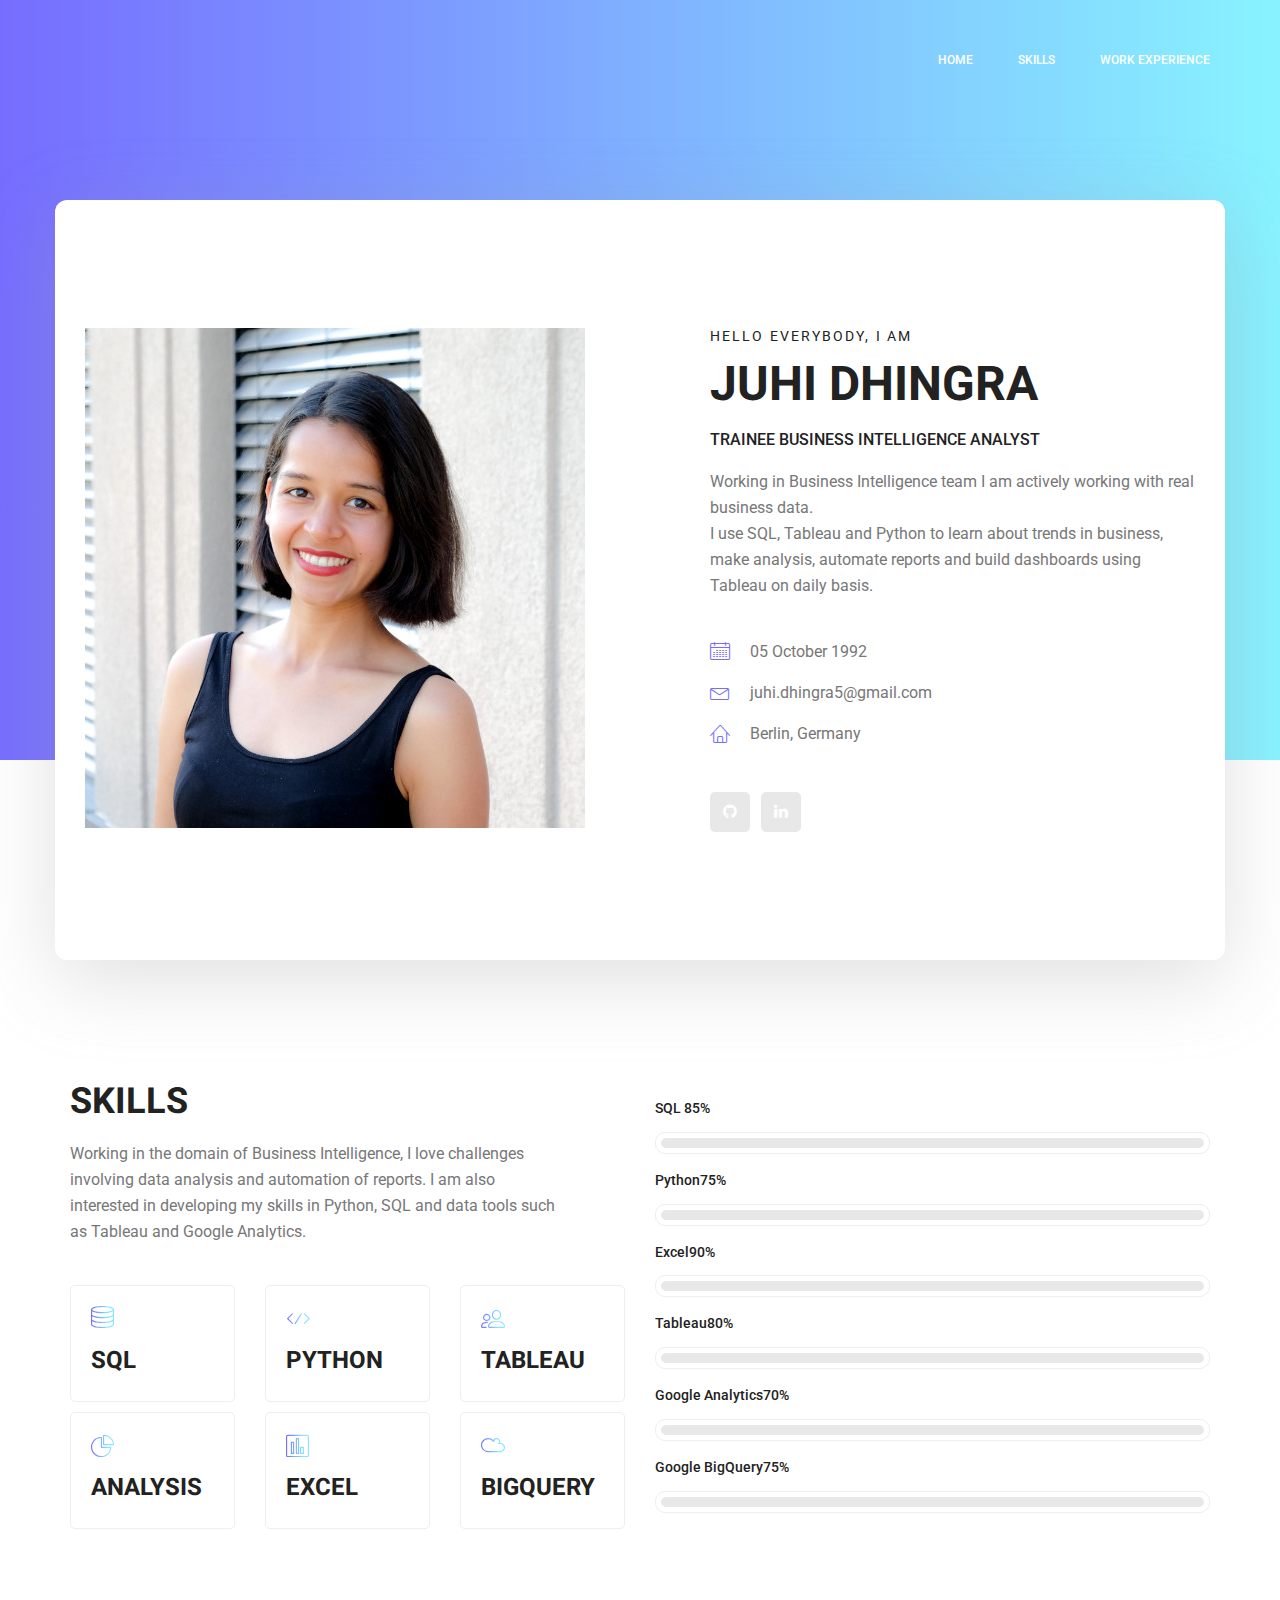
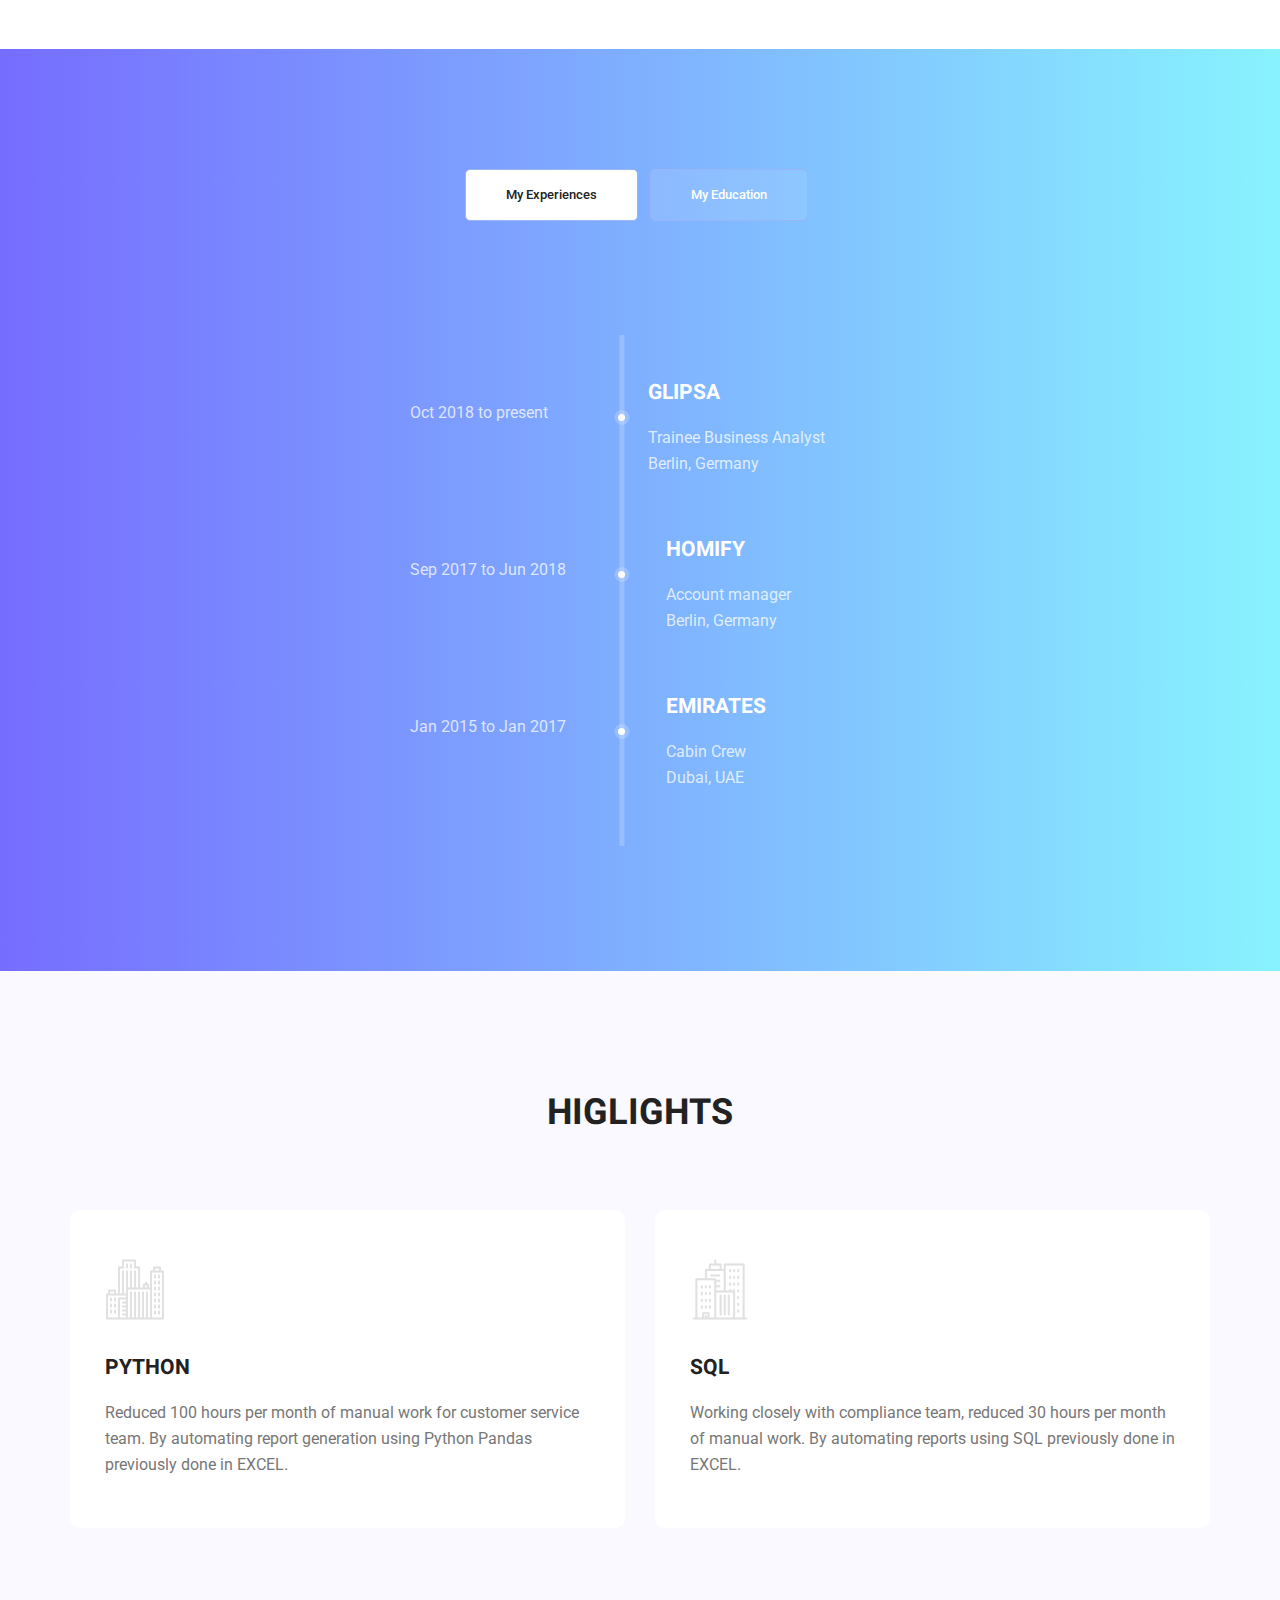
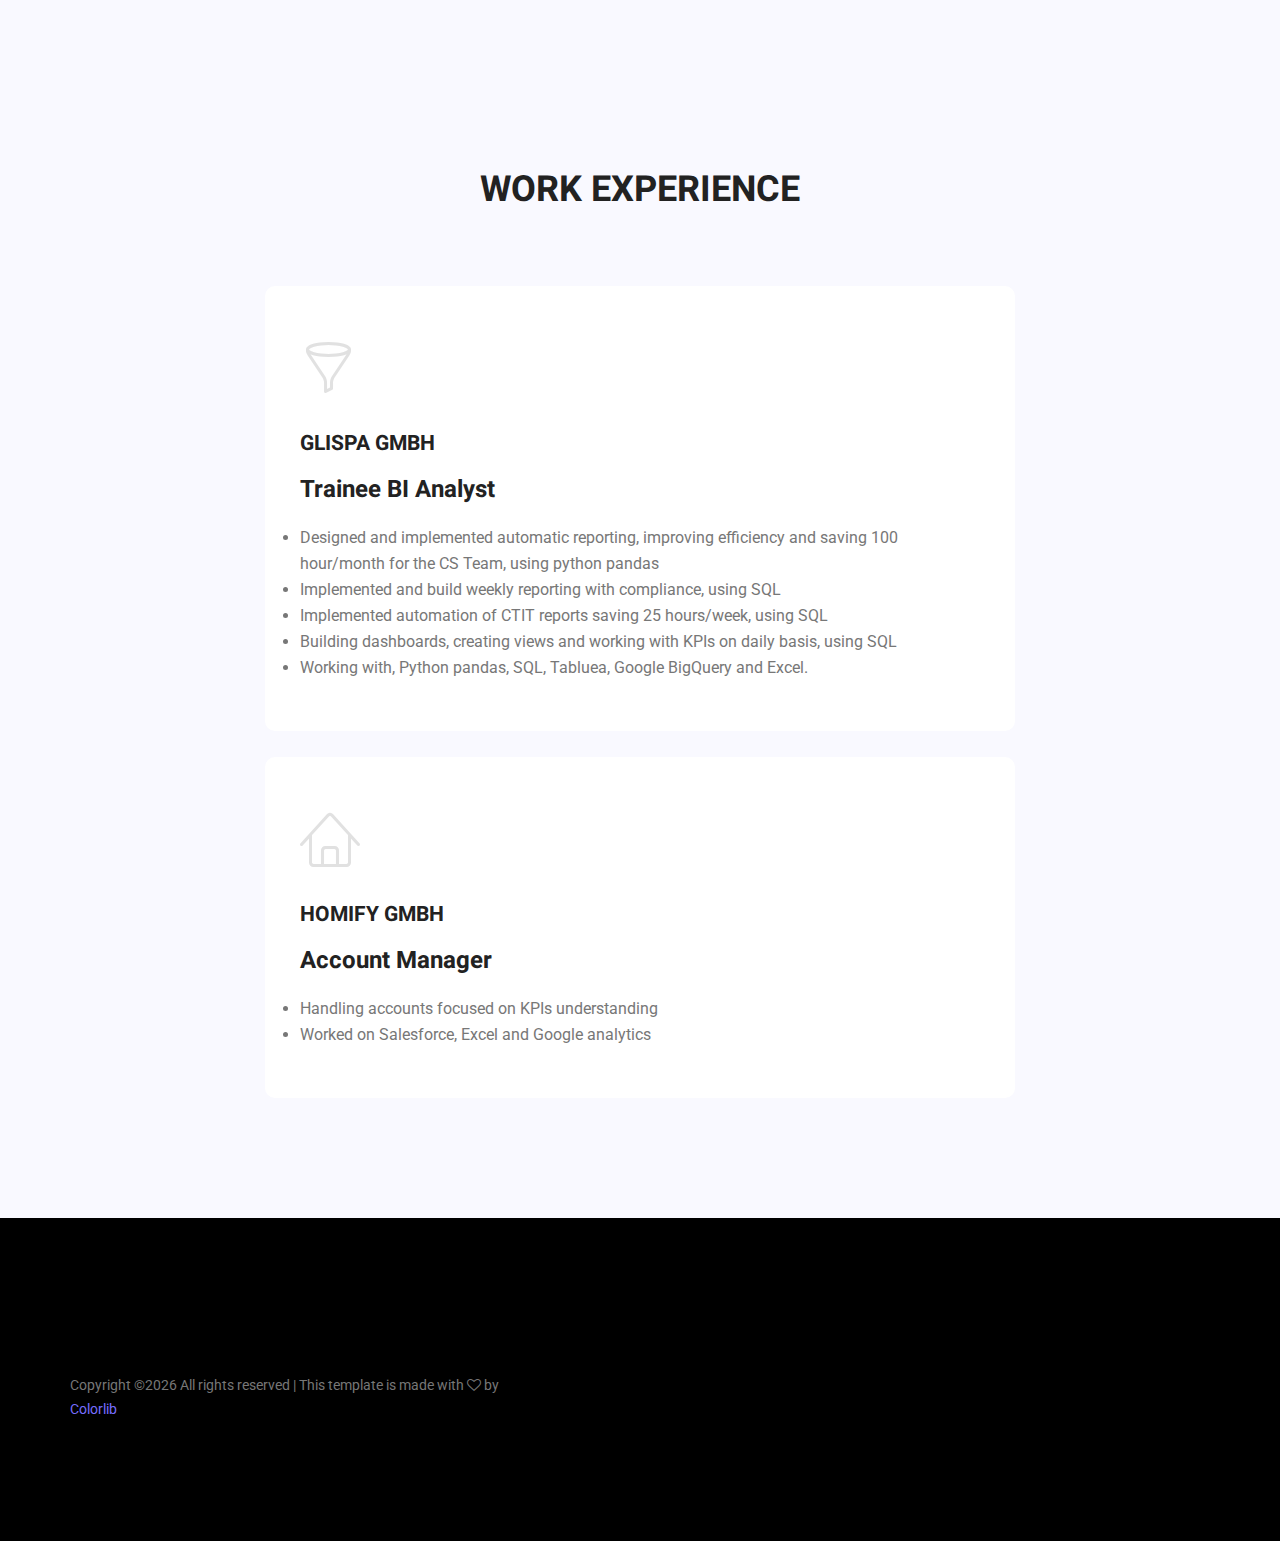
==== index.html @ 6c21e558 "Adding additional links to navigate." ====
<!doctype html>
<html lang="en">
    <head>
        <!-- Required meta tags -->
        <meta charset="utf-8">
        <meta name="viewport" content="width=device-width, initial-scale=1, shrink-to-fit=no">
        <link rel="icon" href="img/personal.jpeg" type="image/png">
        <title>Juhi Dhingra</title>
        <!-- Bootstrap CSS -->
        <link rel="stylesheet" href="css/bootstrap.css">
        <link rel="stylesheet" href="vendors/linericon/style.css">
        <link rel="stylesheet" href="css/font-awesome.min.css">
        <link rel="stylesheet" href="vendors/owl-carousel/owl.carousel.min.css">
        <link rel="stylesheet" href="vendors/lightbox/simpleLightbox.css">
        <link rel="stylesheet" href="vendors/nice-select/css/nice-select.css">
        <link rel="stylesheet" href="vendors/animate-css/animate.css">
        <link rel="stylesheet" href="vendors/popup/magnific-popup.css">
        <link rel="stylesheet" href="vendors/flaticon/flaticon.css">
        <!-- main css -->
        <link rel="stylesheet" href="css/style.css">
        <link rel="stylesheet" href="css/responsive.css">
    </head>
    <body>
        
        <!--================Header Menu Area =================-->
        <header class="header_area">
            <div class="main_menu">
            	<nav class="navbar navbar-expand-lg navbar-light">
					<div class="container box_1620">
						<!-- Brand and toggle get grouped for better mobile display -->
						<a class="navbar-brand logo_h" href="index.html"></a>
						<button class="navbar-toggler" type="button" data-toggle="collapse" data-target="#navbarSupportedContent" aria-controls="navbarSupportedContent" aria-expanded="false" aria-label="Toggle navigation">
							<span class="icon-bar"></span>
							<span class="icon-bar"></span>
							<span class="icon-bar"></span>
						</button>
						<!-- Collect the nav links, forms, and other content for toggling -->
						<div class="collapse navbar-collapse offset" id="navbarSupportedContent">
							<ul class="nav navbar-nav menu_nav ml-auto">
								<li class="nav-item active"><a class="nav-link" href="index.html">Home</a></li>
                                <li class="nav-item active"><a class="nav-link" href="#skills">Skills</a></li>
                                <li class="nav-item active"><a class="nav-link" href="#work_exp">Work Experience</a></li>

								
							</ul>
						</div> 
					</div>
            	</nav>
            </div>
        </header>
        <!--================Header Menu Area =================-->
        
        <!--================Home Banner Area =================-->
        <section class="home_banner_area">
           	<div class="container box_1620">
           		<div class="banner_inner d-flex align-items-center">
					<div class="banner_content">
						<div class="media">
							<div class="d-flex">
								<img src="img/personal.jpeg" alt="">
							</div>
							<div class="media-body">
								<div class="personal_text">
									<h6>Hello Everybody, I am</h6>
									<h3>Juhi Dhingra</h3>
									<h4>Trainee Business Intelligence Analyst</h4>
									<p>
                                        Working in Business Intelligence team I am actively working with real business data. <br/>
                                        I use SQL, Tableau and Python to learn about trends in business, make analysis, automate reports and build dashboards using Tableau on daily basis.
                                    </p>
									<ul class="list basic_info">
										<li><a href="#"><i class="lnr lnr-calendar-full"></i> 05 October 1992</a></li>
										
										<li><a href="#"><i class="lnr lnr-envelope"></i> juhi.dhingra5@gmail.com</a></li>
										<li><a href="#"><i class="lnr lnr-home"></i> Berlin, Germany</a></li>
									</ul>
									<ul class="list personal_social">

										<li><a href="https://github.com/juhidhingra"><i class="fa fa-github"></i></a></li>
										
                                        <li><a href="https://www.linkedin.com/in/juhidhingra5/"><i class="fa fa-linkedin"></i></a></li>
									</ul>
								</div>
							</div>
						</div>
					</div>
				</div>
            </div>
        </section>
        <!--================End Home Banner Area =================-->
        
        <!--================Welcome Area =================-->
        <section class="welcome_area p_120" id='skills'>
        	<div class="container">
        		<div class="row welcome_inner">
        			<div class="col-lg-6">
        				<div class="welcome_text">
        					<h4>Skills</h4>
        					<p>Working in the domain of Business Intelligence, I love challenges involving data analysis and automation of reports.
        					I am also interested in developing my skills in Python, SQL and data tools such as Tableau and Google Analytics.
                            </p>         
                            <div class="row">
        						<div class="col-md-4">
        							<div class="wel_item">
        								<i class="lnr lnr-database"></i>
        								<h4>SQL</h4>
        								
        							</div>
        						</div>
        						<div class="col-md-4">
        							<div class="wel_item">
        								<i class="lnr lnr-code"></i>
        								<h4>Python</h4>
        							</div>
        						</div>
        						
        						<div class="col-md-4">
        							<div class="wel_item">
        								<i class="lnr lnr-users"></i>
        								<h4>Tableau</h4>
        							</div>
        						</div>
        						
        						<div class="col-md-4", style="margin-top: 10px">
        							<div class="wel_item">
        								<i class="lnr lnr-pie-chart"></i>
        								<h4>Analysis</h4>
        							</div>
        						</div>

                                <div class="col-md-4", style="margin-top: 10px">
                                    <div class="wel_item">
                                        <i class="lnr lnr-chart-bars"></i>
                                        <h4>Excel</h4>
                                    </div>
                                </div>

                                <div class="col-md-4", style="margin-top: 10px">
                                    <div class="wel_item">
                                        <i class="lnr lnr-cloud"></i>
                                        <h4>BigQuery</h4>
                                    </div>
                                </div>
        						
        					</div>
        				</div>
        			</div>
        			<div class="col-lg-6">
        				<div class="tools_expert">
        					<div class="skill_main">
								<div class="skill_item">
									<h4>SQL <span class="counter">85</span>%</h4>
									<div class="progress_br">
										<div class="progress">
											<div class="progress-bar" role="progressbar" aria-valuenow="85" aria-valuemin="0" aria-valuemax="100"></div>
										</div>
									</div>
								</div>
								<div class="skill_item">
									<h4>Python<span class="counter">75</span>%</h4>
									<div class="progress_br">
										<div class="progress">
											<div class="progress-bar" role="progressbar" aria-valuenow="75" aria-valuemin="0" aria-valuemax="100"></div>
										</div>
									</div>
								</div>
								<div class="skill_item">
									<h4>Excel<span class="counter">90</span>%</h4>
									<div class="progress_br">
										<div class="progress">
											<div class="progress-bar" role="progressbar" aria-valuenow="90" aria-valuemin="0" aria-valuemax="100"></div>
										</div>
									</div>
								</div>
								<div class="skill_item">
									<h4>Tableau<span class="counter">80</span>%</h4>
									<div class="progress_br">
										<div class="progress">
											<div class="progress-bar" role="progressbar" aria-valuenow="80" aria-valuemin="0" aria-valuemax="100"></div>
										</div>
									</div>
								</div>
                                <div class="skill_item">
                                    <h4>Google Analytics<span class="counter">70</span>%</h4>
                                    <div class="progress_br">
                                        <div class="progress">
                                            <div class="progress-bar" role="progressbar" aria-valuenow="70" aria-valuemin="0" aria-valuemax="100"></div>
                                        </div>
                                    </div>
                                </div>

                                <div class="skill_item">
                                    <h4>Google BigQuery<span class="counter">75</span>%</h4>
                                    <div class="progress_br">
                                        <div class="progress">
                                            <div class="progress-bar" role="progressbar" aria-valuenow="75" aria-valuemin="0" aria-valuemax="100"></div>
                                        </div>
                                    </div>
                                </div>
								
							</div>
        				</div>
        			</div>
        		</div>
        	</div>
        </section>
        <!--================End Welcome Area =================-->
        
        <!--================My Tabs Area =================-->
        <section class="mytabs_area p_120">
        	<div class="container">
        		<div class="tabs_inner">
					<ul class="nav nav-tabs" id="myTab" role="tablist">
						<li class="nav-item">
							<a class="nav-link active" id="home-tab" data-toggle="tab" href="#home" role="tab" aria-controls="home" aria-selected="true">My Experiences</a>
						</li>
						<li class="nav-item">
							<a class="nav-link" id="profile-tab" data-toggle="tab" href="#profile" role="tab" aria-controls="profile" aria-selected="false">My Education</a>
						</li>
					</ul>
					<div class="tab-content" id="myTabContent">
						<div class="tab-pane fade show active" id="home" role="tabpanel" aria-labelledby="home-tab">
							<ul class="list">
								<li>
									<span></span>
									<div class="media">
										<div class="d-flex">
											<p>Oct 2018 to present</p>
										</div>
										<div class="media-body">
											<h4>Glipsa</h4>
											<p>Trainee Business Analyst <br />Berlin, Germany</p>
										</div>
									</div>
								</li>
								<li>
									<span></span>
									<div class="media">
										<div class="d-flex">
											<p>Sep 2017 to Jun 2018</p>
										</div>
										<div class="media-body">
											<h4>Homify</h4>
											<p>Account manager <br />Berlin, Germany</p>
										</div>
									</div>
								</li>
								<li>
								<span></span>
									<div class="media">
										<div class="d-flex">
											<p>Jan 2015 to Jan 2017</p>
										</div>
										<div class="media-body">
											<h4>Emirates</h4>
											<p>Cabin Crew<br/>Dubai, UAE</p>
										</div>
									</div>
								</li>
							</ul>
						</div>
						<div class="tab-pane fade" id="profile" role="tabpanel" aria-labelledby="profile-tab">
							<ul class="list">
								<li>
									<span></span>
									<div class="media">
										<div class="d-flex">
											<p>Aug 2013 to Aug 2015</p>
										</div>
										<div class="media-body">
											<h4>IMT, Delhi</h4>
											<p>PG Business Administration<br />Delhi, India</p>
										</div>
									</div>
								</li>
								<li>
									<span></span>
									<div class="media">
										<div class="d-flex">
											<p>Aug 2010 to Aug 2013</p>
										</div>
										<div class="media-body">
											<h4>Delhi Uni</h4>
											<p>Bachelor in Computer App. <br />Delhi, India</p>
										</div>
									</div>
								</li>
							
							</ul>
						</div>
					</div>
        		</div>
        	</div>
        </section>
        <!--================End My Tabs Area =================-->
        
        <!--================Feature Area =================-->
        <section class="feature_area p_120">
        	<div class="container">
        		<div class="main_title">
        			<h2>Higlights</h2>
        			<p></p>
        		</div>
        		<div class="feature_inner row">
        			<div class="col-lg-6 col-md-6">
        				<div class="feature_item">
        					<i class="flaticon-city"></i>
        					<h4>Python</h4>
        					<p>Reduced 100 hours per month of manual work for customer service team. By automating report generation using Python Pandas previously done in EXCEL.</p>
        				</div>
        			</div>
        			<div class="col-lg-6 col-md-6">
        				<div class="feature_item">
        					<i class="flaticon-skyline"></i>
        					<h4>SQL</h4>
        					<p>Working closely with compliance team, reduced 30 hours per month of manual work. By automating reports using SQL previously done in EXCEL. </p>
        				</div>
        			</div>
        			
        		</div>
        	</div>
        </section>
        <!--================End Feature Area =================-->
        
 
        <!--================End Testimonials Area =================-->
        
        <!--================Work Experienc Area====================-->
           <!--================Feature Area =================-->
              <section class="feature_area p_120" id="work_exp">
            <div class="container">
                <div class="main_title" >
                    <h2 >Work Experience</h2>
                </div>
                <div class="feature_inner row">
                    <div class="col-lg-2 col-md-6"></div>
                    <div class="col-lg-8 col-md-6">
                        <div class="feature_item">
                            <i class="lnr lnr-funnel"></i>
                            <h4>Glispa GmbH</h4>
                            <p><h3 class="mb-20 title_color">Trainee BI Analyst</h3>
                                <div class="">
                                    
                                    <li>Designed and implemented automatic reporting, improving efficiency and saving 100 hour/month for the CS Team, using python pandas </li>
                                    <li>Implemented and build weekly reporting with compliance, using SQL</li>
                                    <li>Implemented automation of CTIT reports saving 25 hours/week, using SQL</li>
                                    <li>Building dashboards, creating views and working with KPIs on daily basis, using SQL</li>
                                    <li> Working with, Python pandas, SQL, Tabluea, Google BigQuery and Excel.
                                </div></p>
                        </div>

                    </div>
                 
                </div>
                <br/>

                <div class="feature_inner row">
                    <div class="col-lg-2 col-md-6"></div>
                    <div class="col-lg-8 col-md-6">
                        <div class="feature_item">
                            <i class="lnr lnr-home"></i>
                            <h4>Homify GmbH</h4>
                            <p><h3 class="mb-20 title_color">Account Manager</h3>
                                <div class="">
                                    <li>Handling accounts focused on KPIs understanding</li>
                                    <li>Worked on Salesforce, Excel and Google analytics</li>
                                </div>
                            </p>
                        </div>
                    </div>
                </div>
            </div>
        </section>


     
        <!--===================END WORK EXPERIENCE AREA===========-->

        <!--================Footer Area =================-->
        <footer class="footer_area p_120">
        	<div class="container">
        		<div class="row footer_inner">
        			<div class="col-lg-5 col-sm-6">
        				<aside class="f_widget ab_widget">
        					<div class="f_title">
        						<h3></h3>
        					</div>
        					<p></p>
        					<p><!-- Link back to Colorlib can't be removed. Template is licensed under CC BY 3.0. -->
Copyright &copy;<script>document.write(new Date().getFullYear());</script> All rights reserved | This template is made with <i class="fa fa-heart-o" aria-hidden="true"></i> by <a href="https://colorlib.com" target="_blank">Colorlib</a>
<!-- Link back to Colorlib can't be removed. Template is licensed under CC BY 3.0. --></p>
        				</aside>
        			</div>
        			<div class="col-lg-5 col-sm-6">
        				<aside class="f_widget news_widget">
        					<div class="f_title">
        						<h3></h3>
        					</div>
        					<p></p>
        					<div id="mc_embed_signup">
                                
                            </div>
        				</aside>
        			</div>
        			<div class="col-lg-2">
        				<aside class="f_widget social_widget">
        					<div class="f_title">
        						<h3></h3>
        					</div>
        					<p></p>
        					
        				</aside>
        			</div>
        		</div>
        	</div>
        </footer>
        <!--================End Footer Area =================-->
        
        
        
        
        
        
        <!-- Optional JavaScript -->
        <!-- jQuery first, then Popper.js, then Bootstrap JS -->
        <script src="js/jquery-3.3.1.min.js"></script>
        <script src="js/popper.js"></script>
        <script src="js/bootstrap.min.js"></script>
        <script src="js/stellar.js"></script>
        <script src="vendors/lightbox/simpleLightbox.min.js"></script>
        <script src="vendors/nice-select/js/jquery.nice-select.min.js"></script>
        <script src="vendors/isotope/imagesloaded.pkgd.min.js"></script>
        <script src="vendors/isotope/isotope.pkgd.min.js"></script>
        <script src="vendors/owl-carousel/owl.carousel.min.js"></script>
        <script src="vendors/popup/jquery.magnific-popup.min.js"></script>
        <script src="js/jquery.ajaxchimp.min.js"></script>
        <script src="vendors/counter-up/jquery.waypoints.min.js"></script>
        <script src="vendors/counter-up/jquery.counterup.min.js"></script>
        <script src="js/mail-script.js"></script>
        <script src="js/theme.js"></script>
    </body>
</html>
---- vendors/linericon/style.css ----
@font-face {
	font-family: 'Linearicons-Free';
	src:url('fonts/Linearicons-Free.eot?w118d');
	src:url('fonts/Linearicons-Free.eot?#iefixw118d') format('embedded-opentype'),
		url('fonts/Linearicons-Free.woff2?w118d') format('woff2'),
		url('fonts/Linearicons-Free.woff?w118d') format('woff'),
		url('fonts/Linearicons-Free.ttf?w118d') format('truetype'),
		url('fonts/Linearicons-Free.svg?w118d#Linearicons-Free') format('svg');
	font-weight: normal;
	font-style: normal;
}

.lnr {
	font-family: 'Linearicons-Free';
	speak: none;
	font-style: normal;
	font-weight: normal;
	font-variant: normal;
	text-transform: none;
	line-height: 1;

	/* Better Font Rendering =========== */
	-webkit-font-smoothing: antialiased;
	-moz-osx-font-smoothing: grayscale;
}

.lnr-home:before {
	content: "\e800";
}
.lnr-apartment:before {
	content: "\e801";
}
.lnr-pencil:before {
	content: "\e802";
}
.lnr-magic-wand:before {
	content: "\e803";
}
.lnr-drop:before {
	content: "\e804";
}
.lnr-lighter:before {
	content: "\e805";
}
.lnr-poop:before {
	content: "\e806";
}
.lnr-sun:before {
	content: "\e807";
}
.lnr-moon:before {
	content: "\e808";
}
.lnr-cloud:before {
	content: "\e809";
}
.lnr-cloud-upload:before {
	content: "\e80a";
}
.lnr-cloud-download:before {
	content: "\e80b";
}
.lnr-cloud-sync:before {
	content: "\e80c";
}
.lnr-cloud-check:before {
	content: "\e80d";
}
.lnr-database:before {
	content: "\e80e";
}
.lnr-lock:before {
	content: "\e80f";
}
.lnr-cog:before {
	content: "\e810";
}
.lnr-trash:before {
	content: "\e811";
}
.lnr-dice:before {
	content: "\e812";
}
.lnr-heart:before {
	content: "\e813";
}
.lnr-star:before {
	content: "\e814";
}
.lnr-star-half:before {
	content: "\e815";
}
.lnr-star-empty:before {
	content: "\e816";
}
.lnr-flag:before {
	content: "\e817";
}
.lnr-envelope:before {
	content: "\e818";
}
.lnr-paperclip:before {
	content: "\e819";
}
.lnr-inbox:before {
	content: "\e81a";
}
.lnr-eye:before {
	content: "\e81b";
}
.lnr-printer:before {
	content: "\e81c";
}
.lnr-file-empty:before {
	content: "\e81d";
}
.lnr-file-add:before {
	content: "\e81e";
}
.lnr-enter:before {
	content: "\e81f";
}
.lnr-exit:before {
	content: "\e820";
}
.lnr-graduation-hat:before {
	content: "\e821";
}
.lnr-license:before {
	content: "\e822";
}
.lnr-music-note:before {
	content: "\e823";
}
.lnr-film-play:before {
	content: "\e824";
}
.lnr-camera-video:before {
	content: "\e825";
}
.lnr-camera:before {
	content: "\e826";
}
.lnr-picture:before {
	content: "\e827";
}
.lnr-book:before {
	content: "\e828";
}
.lnr-bookmark:before {
	content: "\e829";
}
.lnr-user:before {
	content: "\e82a";
}
.lnr-users:before {
	content: "\e82b";
}
.lnr-shirt:before {
	content: "\e82c";
}
.lnr-store:before {
	content: "\e82d";
}
.lnr-cart:before {
	content: "\e82e";
}
.lnr-tag:before {
	content: "\e82f";
}
.lnr-phone-handset:before {
	content: "\e830";
}
.lnr-phone:before {
	content: "\e831";
}
.lnr-pushpin:before {
	content: "\e832";
}
.lnr-map-marker:before {
	content: "\e833";
}
.lnr-map:before {
	content: "\e834";
}
.lnr-location:before {
	content: "\e835";
}
.lnr-calendar-full:before {
	content: "\e836";
}
.lnr-keyboard:before {
	content: "\e837";
}
.lnr-spell-check:before {
	content: "\e838";
}
.lnr-screen:before {
	content: "\e839";
}
.lnr-smartphone:before {
	content: "\e83a";
}
.lnr-tablet:before {
	content: "\e83b";
}
.lnr-laptop:before {
	content: "\e83c";
}
.lnr-laptop-phone:before {
	content: "\e83d";
}
.lnr-power-switch:before {
	content: "\e83e";
}
.lnr-bubble:before {
	content: "\e83f";
}
.lnr-heart-pulse:before {
	content: "\e840";
}
.lnr-construction:before {
	content: "\e841";
}
.lnr-pie-chart:before {
	content: "\e842";
}
.lnr-chart-bars:before {
	content: "\e843";
}
.lnr-gift:before {
	content: "\e844";
}
.lnr-diamond:before {
	content: "\e845";
}
.lnr-linearicons:before {
	content: "\e846";
}
.lnr-dinner:before {
	content: "\e847";
}
.lnr-coffee-cup:before {
	content: "\e848";
}
.lnr-leaf:before {
	content: "\e849";
}
.lnr-paw:before {
	content: "\e84a";
}
.lnr-rocket:before {
	content: "\e84b";
}
.lnr-briefcase:before {
	content: "\e84c";
}
.lnr-bus:before {
	content: "\e84d";
}
.lnr-car:before {
	content: "\e84e";
}
.lnr-train:before {
	content: "\e84f";
}
.lnr-bicycle:before {
	content: "\e850";
}
.lnr-wheelchair:before {
	content: "\e851";
}
.lnr-select:before {
	content: "\e852";
}
.lnr-earth:before {
	content: "\e853";
}
.lnr-smile:before {
	content: "\e854";
}
.lnr-sad:before {
	content: "\e855";
}
.lnr-neutral:before {
	content: "\e856";
}
.lnr-mustache:before {
	content: "\e857";
}
.lnr-alarm:before {
	content: "\e858";
}
.lnr-bullhorn:before {
	content: "\e859";
}
.lnr-volume-high:before {
	content: "\e85a";
}
.lnr-volume-medium:before {
	content: "\e85b";
}
.lnr-volume-low:before {
	content: "\e85c";
}
.lnr-volume:before {
	content: "\e85d";
}
.lnr-mic:before {
	content: "\e85e";
}
.lnr-hourglass:before {
	content: "\e85f";
}
.lnr-undo:before {
	content: "\e860";
}
.lnr-redo:before {
	content: "\e861";
}
.lnr-sync:before {
	content: "\e862";
}
.lnr-history:before {
	content: "\e863";
}
.lnr-clock:before {
	content: "\e864";
}
.lnr-download:before {
	content: "\e865";
}
.lnr-upload:before {
	content: "\e866";
}
.lnr-enter-down:before {
	content: "\e867";
}
.lnr-exit-up:before {
	content: "\e868";
}
.lnr-bug:before {
	content: "\e869";
}
.lnr-code:before {
	content: "\e86a";
}
.lnr-link:before {
	content: "\e86b";
}
.lnr-unlink:before {
	content: "\e86c";
}
.lnr-thumbs-up:before {
	content: "\e86d";
}
.lnr-thumbs-down:before {
	content: "\e86e";
}
.lnr-magnifier:before {
	content: "\e86f";
}
.lnr-cross:before {
	content: "\e870";
}
.lnr-menu:before {
	content: "\e871";
}
.lnr-list:before {
	content: "\e872";
}
.lnr-chevron-up:before {
	content: "\e873";
}
.lnr-chevron-down:before {
	content: "\e874";
}
.lnr-chevron-left:before {
	content: "\e875";
}
.lnr-chevron-right:before {
	content: "\e876";
}
.lnr-arrow-up:before {
	content: "\e877";
}
.lnr-arrow-down:before {
	content: "\e878";
}
.lnr-arrow-left:before {
	content: "\e879";
}
.lnr-arrow-right:before {
	content: "\e87a";
}
.lnr-move:before {
	content: "\e87b";
}
.lnr-warning:before {
	content: "\e87c";
}
.lnr-question-circle:before {
	content: "\e87d";
}
.lnr-menu-circle:before {
	content: "\e87e";
}
.lnr-checkmark-circle:before {
	content: "\e87f";
}
.lnr-cross-circle:before {
	content: "\e880";
}
.lnr-plus-circle:before {
	content: "\e881";
}
.lnr-circle-minus:before {
	content: "\e882";
}
.lnr-arrow-up-circle:before {
	content: "\e883";
}
.lnr-arrow-down-circle:before {
	content: "\e884";
}
.lnr-arrow-left-circle:before {
	content: "\e885";
}
.lnr-arrow-right-circle:before {
	content: "\e886";
}
.lnr-chevron-up-circle:before {
	content: "\e887";
}
.lnr-chevron-down-circle:before {
	content: "\e888";
}
.lnr-chevron-left-circle:before {
	content: "\e889";
}
.lnr-chevron-right-circle:before {
	content: "\e88a";
}
.lnr-crop:before {
	content: "\e88b";
}
.lnr-frame-expand:before {
	content: "\e88c";
}
.lnr-frame-contract:before {
	content: "\e88d";
}
.lnr-layers:before {
	content: "\e88e";
}
.lnr-funnel:before {
	content: "\e88f";
}
.lnr-text-format:before {
	content: "\e890";
}
.lnr-text-format-remove:before {
	content: "\e891";
}
.lnr-text-size:before {
	content: "\e892";
}
.lnr-bold:before {
	content: "\e893";
}
.lnr-italic:before {
	content: "\e894";
}
.lnr-underline:before {
	content: "\e895";
}
.lnr-strikethrough:before {
	content: "\e896";
}
.lnr-highlight:before {
	content: "\e897";
}
.lnr-text-align-left:before {
	content: "\e898";
}
.lnr-text-align-center:before {
	content: "\e899";
}
.lnr-text-align-right:before {
	content: "\e89a";
}
.lnr-text-align-justify:before {
	content: "\e89b";
}
.lnr-line-spacing:before {
	content: "\e89c";
}
.lnr-indent-increase:before {
	content: "\e89d";
}
.lnr-indent-decrease:before {
	content: "\e89e";
}
.lnr-pilcrow:before {
	content: "\e89f";
}
.lnr-direction-ltr:before {
	content: "\e8a0";
}
.lnr-direction-rtl:before {
	content: "\e8a1";
}
.lnr-page-break:before {
	content: "\e8a2";
}
.lnr-sort-alpha-asc:before {
	content: "\e8a3";
}
.lnr-sort-amount-asc:before {
	content: "\e8a4";
}
.lnr-hand:before {
	content: "\e8a5";
}
.lnr-pointer-up:before {
	content: "\e8a6";
}
.lnr-pointer-right:before {
	content: "\e8a7";
}
.lnr-pointer-down:before {
	content: "\e8a8";
}
.lnr-pointer-left:before {
	content: "\e8a9";
}
---- vendors/lightbox/simpleLightbox.css ----
.slbOverlay, .slbWrapOuter, .slbWrap {
  position: fixed;
  top: 0;
  right: 0;
  bottom: 0;
  left: 0;
}

.slbOverlay {
  overflow: hidden;
  z-index: 2000;
  background-color: #000;
  opacity: 0.7;
  filter: alpha(opacity=70);
  -webkit-animation: slbOverlay 0.5s;
  -moz-animation: slbOverlay 0.5s;
  animation: slbOverlay 0.5s;
}

.slbWrapOuter {
  overflow-x: hidden;
  overflow-y: auto;
  z-index: 2010;
}

.slbWrap {
  position: absolute;
  text-align: center;
}

.slbWrap:before {
  content: "";
  display: inline-block;
  height: 100%;
  vertical-align: middle;
}

.slbContentOuter {
  display: inline-block;
  vertical-align: middle;
  margin: 0px auto;
  padding: 0 1em;
  box-sizing: border-box;
  z-index: 2020;
  text-align: left;
  max-width: 100%;
}

.slbContentEl .slbContentOuter {
  padding: 5em 1em;
}

.slbContent {
  position: relative;
}

.slbContentEl .slbContent {
  -webkit-animation: slbEnter 0.3s;
  -moz-animation: slbEnter 0.3s;
  animation: slbEnter 0.3s;
  background-color: #fff;
  box-shadow: 0 0.2em 1em rgba(0, 0, 0, 0.4);
}

.slbImageWrap {
  -webkit-animation: slbEnter 0.3s;
  -moz-animation: slbEnter 0.3s;
  animation: slbEnter 0.3s;
  position: relative;
}

.slbImageWrap:after {
  content: "";
  position: absolute;
  left: 0;
  right: 0;
  top: 5em;
  bottom: 5em;
  display: block;
  z-index: -1;
  box-shadow: 0 0.2em 1em rgba(0, 0, 0, 0.6);
  background-color: #FFF;
}

.slbImage {
  width: auto;
  max-width: 100%;
  height: auto;
  display: block;
  line-height: 0;
  box-sizing: border-box;
  padding: 5em 0;
  margin: 0 auto;
}

.slbCaption {
  display: inline-block;
  max-width: 100%;
  overflow: hidden;
  text-overflow: ellipsis;
  white-space: nowrap;
  word-wrap: normal;
  font-size: 1.4em;
  position: absolute;
  left: 0;
  right: 0;
  bottom: 0;
  padding: 0.71429em 0;
  color: #fff;
  color: rgba(255, 255, 255, 0.7);
  text-align: center;
}

.slbCloseBtn, .slbArrow {
  margin: 0;
  padding: 0;
  border: 0;
  cursor: pointer;
  background: none;
}

.slbCloseBtn::-moz-focus-inner, .slbArrow::-moz-focus-inner {
  padding: 0;
  border: 0;
}

.slbCloseBtn:hover, .slbArrow:hover {
  opacity: 0.5;
}

.slbCloseBtn:active, .slbArrow:active {
  opacity: 0.8;
}

.slbCloseBtn {
  -webkit-animation: slbEnter 0.3s;
  -moz-animation: slbEnter 0.3s;
  animation: slbEnter 0.3s;
  font-size: 3em;
  width: 1.66667em;
  height: 1.66667em;
  line-height: 1.66667em;
  position: absolute;
  right: -0.33333em;
  top: 0;
  color: #fff;
  color: rgba(255, 255, 255, 0.7);
  text-align: center;
    outline: none;
    box-shadow: none;
}

.slbLoading .slbCloseBtn {
  display: none;
}

.slbLoadingText {
  font-size: 1.4em;
  color: #fff;
  color: rgba(255, 255, 255, 0.9);
}

.slbArrows {
  position: fixed;
  top: 50%;
  left: 0;
  right: 0;
}

.slbLoading .slbArrows {
  display: none;
}

.slbArrow {
  position: absolute;
  top: 50%;
  margin-top: -5em;
  width: 5em;
  height: 10em;
  opacity: 0.7;
  text-indent: -999em;
  overflow: hidden;
    outline: none;
    box-shadow: none;
}

.slbArrow:before {
  content: "";
  position: absolute;
  top: 50%;
  left: 50%;
  margin: -0.8em 0 0 -0.8em;
  border: 0.8em solid transparent;
}

.slbArrow.next {
  right: 0;
}

.slbArrow.next:before {
  border-left-color: #fff;
}

.slbArrow.prev {
  left: 0;
}

.slbArrow.prev:before {
  border-right-color: #fff;
}

.slbIframeCont {
  width: 80em;
  height: 0;
  overflow: hidden;
  padding-top: 56.25%;
  margin: 5em 0;
}

.slbIframe {
  position: absolute;
  top: 0;
  left: 0;
  width: 100%;
  height: 100%;
  box-shadow: 0 0.2em 1em rgba(0, 0, 0, 0.6);
  background: #000;
}

@-webkit-keyframes slbOverlay {
  from {
    opacity: 0;
  }
  to {
    opacity: 0.7;
  }
}

@-moz-keyframes slbOverlay {
  from {
    opacity: 0;
  }
  to {
    opacity: 0.7;
  }
}

@keyframes slbOverlay {
  from {
    opacity: 0;
  }
  to {
    opacity: 0.7;
  }
}

@-webkit-keyframes slbEnter {
  from {
    opacity: 0;
    -webkit-transform: translate3d(0, -1em, 0);
  }
  to {
    opacity: 1;
    -webkit-transform: translate3d(0, 0, 0);
  }
}

@-moz-keyframes slbEnter {
  from {
    opacity: 0;
    -moz-transform: translate3d(0, -1em, 0);
  }
  to {
    opacity: 1;
    -moz-transform: translate3d(0, 0, 0);
  }
}

@keyframes slbEnter {
  from {
    opacity: 0;
    -webkit-transform: translate3d(0, -1em, 0);
    -moz-transform: translate3d(0, -1em, 0);
    -ms-transform: translate3d(0, -1em, 0);
    -o-transform: translate3d(0, -1em, 0);
    transform: translate3d(0, -1em, 0);
  }
  to {
    opacity: 1;
    -webkit-transform: translate3d(0, 0, 0);
    -moz-transform: translate3d(0, 0, 0);
    -ms-transform: translate3d(0, 0, 0);
    -o-transform: translate3d(0, 0, 0);
    transform: translate3d(0, 0, 0);
  }
}
---- vendors/nice-select/css/nice-select.css ----
.nice-select {
  -webkit-tap-highlight-color: transparent;
  background-color: #fff;
  border-radius: 5px;
  border: solid 1px #e8e8e8;
  box-sizing: border-box;
  clear: both;
  cursor: pointer;
  display: block;
  float: left;
  font-family: inherit;
  font-size: 14px;
  font-weight: normal;
  height: 42px;
  line-height: 40px;
  outline: none;
  padding-left: 18px;
  padding-right: 30px;
  position: relative;
  text-align: left !important;
  -webkit-transition: all 0.2s ease-in-out;
  transition: all 0.2s ease-in-out;
  -webkit-user-select: none;
     -moz-user-select: none;
      -ms-user-select: none;
          user-select: none;
  white-space: nowrap;
  width: auto; }
  .nice-select:hover {
    border-color: #dbdbdb; }
  .nice-select:active, .nice-select.open, .nice-select:focus {
    border-color: #999; }
  .nice-select:after {
    border-bottom: 2px solid #999;
    border-right: 2px solid #999;
    content: '';
    display: block;
    height: 5px;
    margin-top: -4px;
    pointer-events: none;
    position: absolute;
    right: 12px;
    top: 50%;
    -webkit-transform-origin: 66% 66%;
        -ms-transform-origin: 66% 66%;
            transform-origin: 66% 66%;
    -webkit-transform: rotate(45deg);
        -ms-transform: rotate(45deg);
            transform: rotate(45deg);
    -webkit-transition: all 0.15s ease-in-out;
    transition: all 0.15s ease-in-out;
    width: 5px; }
  .nice-select.open:after {
    -webkit-transform: rotate(-135deg);
        -ms-transform: rotate(-135deg);
            transform: rotate(-135deg); }
  .nice-select.open .list {
    opacity: 1;
    pointer-events: auto;
    -webkit-transform: scale(1) translateY(0);
        -ms-transform: scale(1) translateY(0);
            transform: scale(1) translateY(0); }
  .nice-select.disabled {
    border-color: #ededed;
    color: #999;
    pointer-events: none; }
    .nice-select.disabled:after {
      border-color: #cccccc; }
  .nice-select.wide {
    width: 100%; }
    .nice-select.wide .list {
      left: 0 !important;
      right: 0 !important; }
  .nice-select.right {
    float: right; }
    .nice-select.right .list {
      left: auto;
      right: 0; }
  .nice-select.small {
    font-size: 12px;
    height: 36px;
    line-height: 34px; }
    .nice-select.small:after {
      height: 4px;
      width: 4px; }
    .nice-select.small .option {
      line-height: 34px;
      min-height: 34px; }
  .nice-select .list {
    background-color: #fff;
    border-radius: 5px;
    box-shadow: 0 0 0 1px rgba(68, 68, 68, 0.11);
    box-sizing: border-box;
    margin-top: 4px;
    opacity: 0;
    overflow: hidden;
    padding: 0;
    pointer-events: none;
    position: absolute;
    top: 100%;
    left: 0;
    -webkit-transform-origin: 50% 0;
        -ms-transform-origin: 50% 0;
            transform-origin: 50% 0;
    -webkit-transform: scale(0.75) translateY(-21px);
        -ms-transform: scale(0.75) translateY(-21px);
            transform: scale(0.75) translateY(-21px);
    -webkit-transition: all 0.2s cubic-bezier(0.5, 0, 0, 1.25), opacity 0.15s ease-out;
    transition: all 0.2s cubic-bezier(0.5, 0, 0, 1.25), opacity 0.15s ease-out;
    z-index: 9; }
    .nice-select .list:hover .option:not(:hover) {
      background-color: transparent !important; }
  .nice-select .option {
    cursor: pointer;
    font-weight: 400;
    line-height: 40px;
    list-style: none;
    min-height: 40px;
    outline: none;
    padding-left: 18px;
    padding-right: 29px;
    text-align: left;
    -webkit-transition: all 0.2s;
    transition: all 0.2s; }
    .nice-select .option:hover, .nice-select .option.focus, .nice-select .option.selected.focus {
      background-color: #f6f6f6; }
    .nice-select .option.selected {
      font-weight: bold; }
    .nice-select .option.disabled {
      background-color: transparent;
      color: #999;
      cursor: default; }

.no-csspointerevents .nice-select .list {
  display: none; }

.no-csspointerevents .nice-select.open .list {
  display: block; }
---- vendors/flaticon/flaticon.css ----
/*
  	Flaticon icon font: Flaticon
  	Creation date: 26/06/2018 17:19
  	*/

@font-face {
  font-family: "Flaticon";
  src: url("./Flaticon.eot");
  src: url("./Flaticon.eot?#iefix") format("embedded-opentype"),
       url("./Flaticon.woff") format("woff"),
       url("./Flaticon.ttf") format("truetype"),
       url("./Flaticon.svg#Flaticon") format("svg");
  font-weight: normal;
  font-style: normal;
}

@media screen and (-webkit-min-device-pixel-ratio:0) {
  @font-face {
    font-family: "Flaticon";
    src: url("./Flaticon.svg#Flaticon") format("svg");
  }
}

[class^="flaticon-"]:before, [class*=" flaticon-"]:before,
[class^="flaticon-"]:after, [class*=" flaticon-"]:after {   
  font-family: Flaticon;
        font-size: 20px;
font-style: normal;
margin-left: 20px;
}

.flaticon-skyline:before { content: "\f100"; }
.flaticon-sketch:before { content: "\f101"; }
.flaticon-city:before { content: "\f102"; }
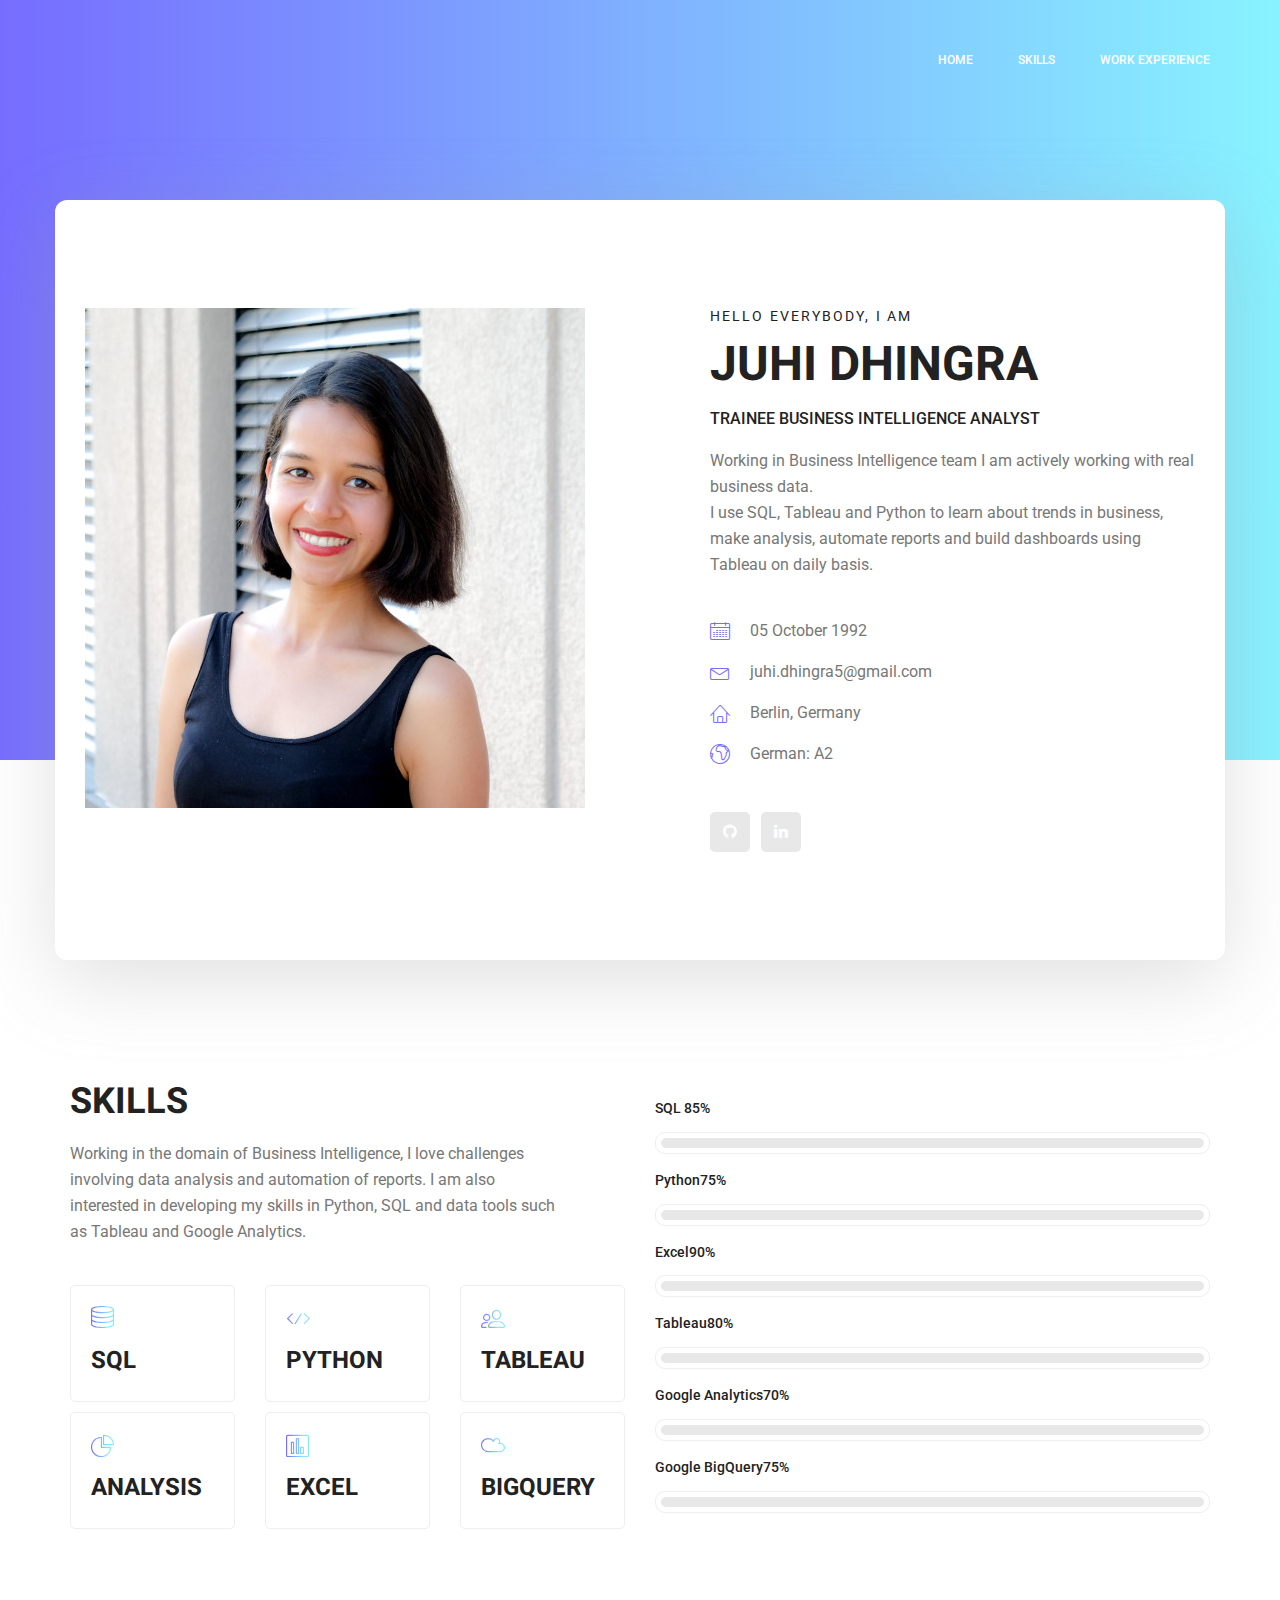
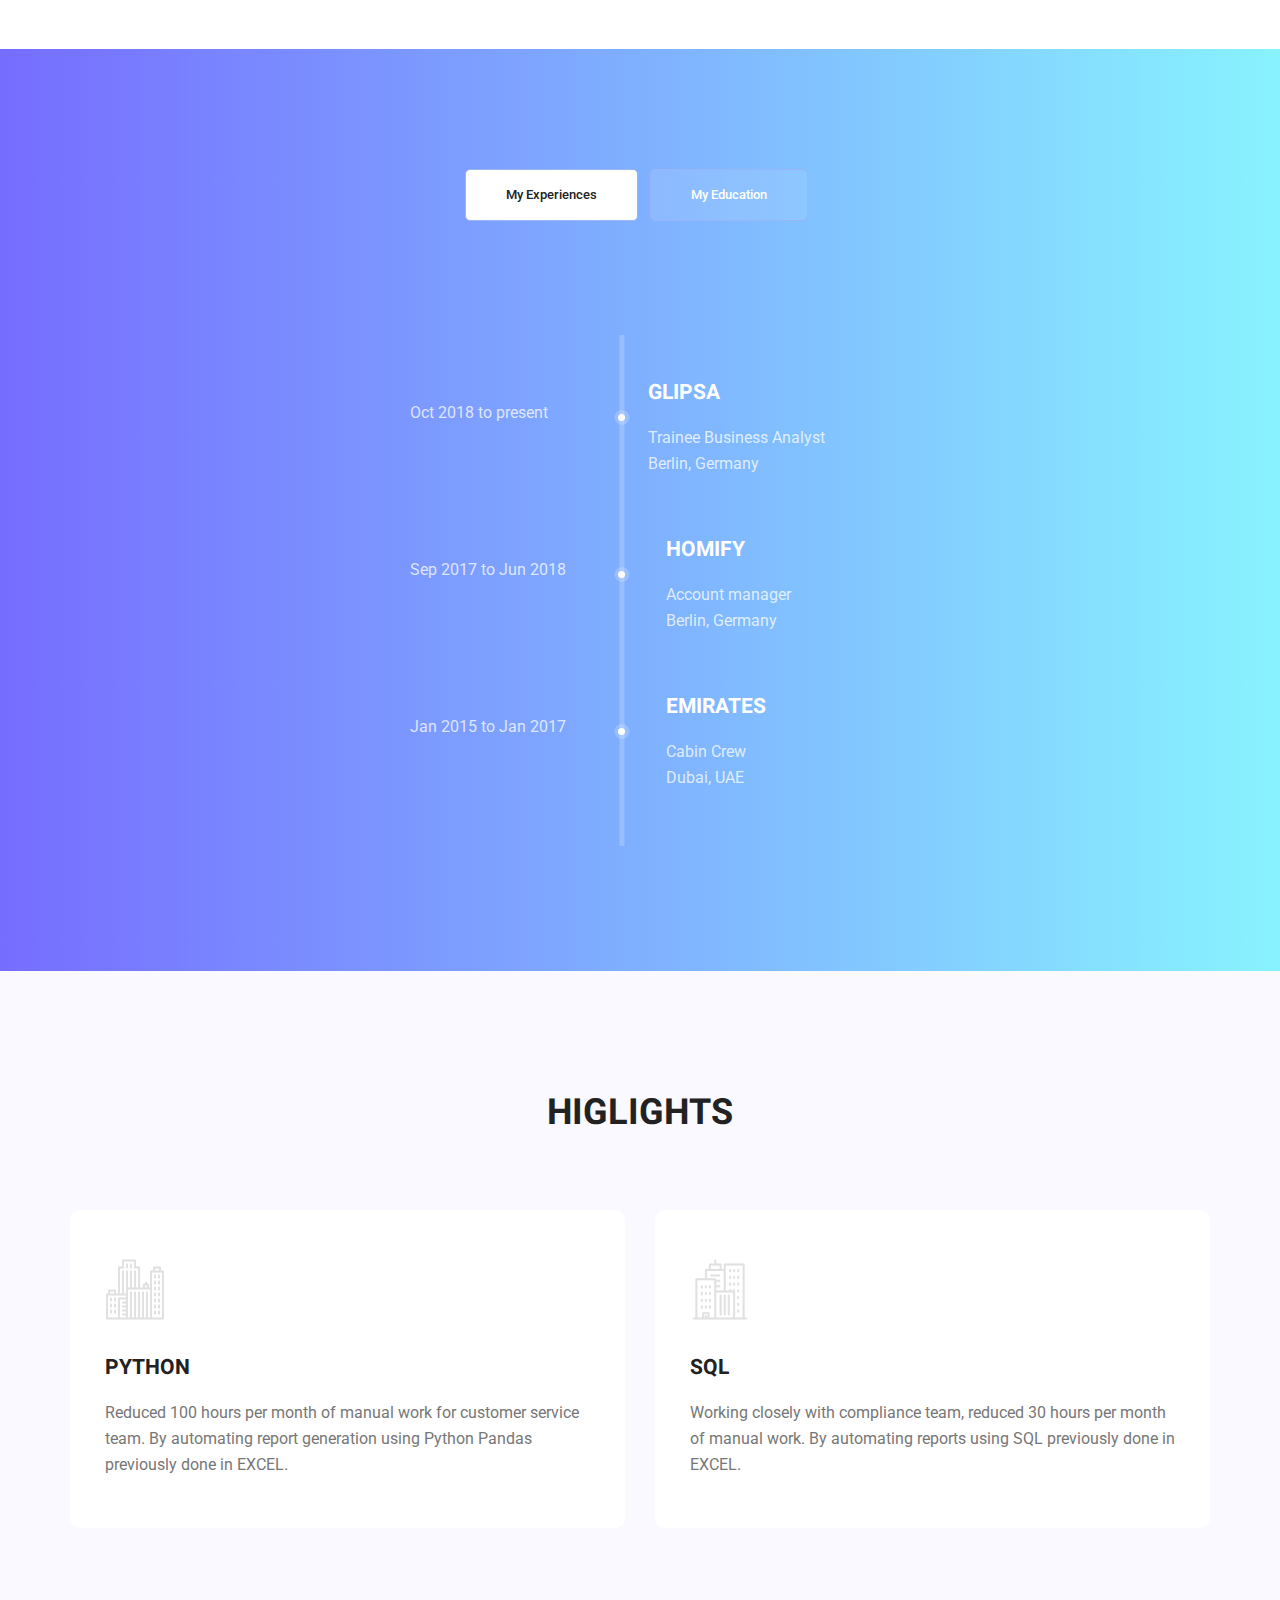
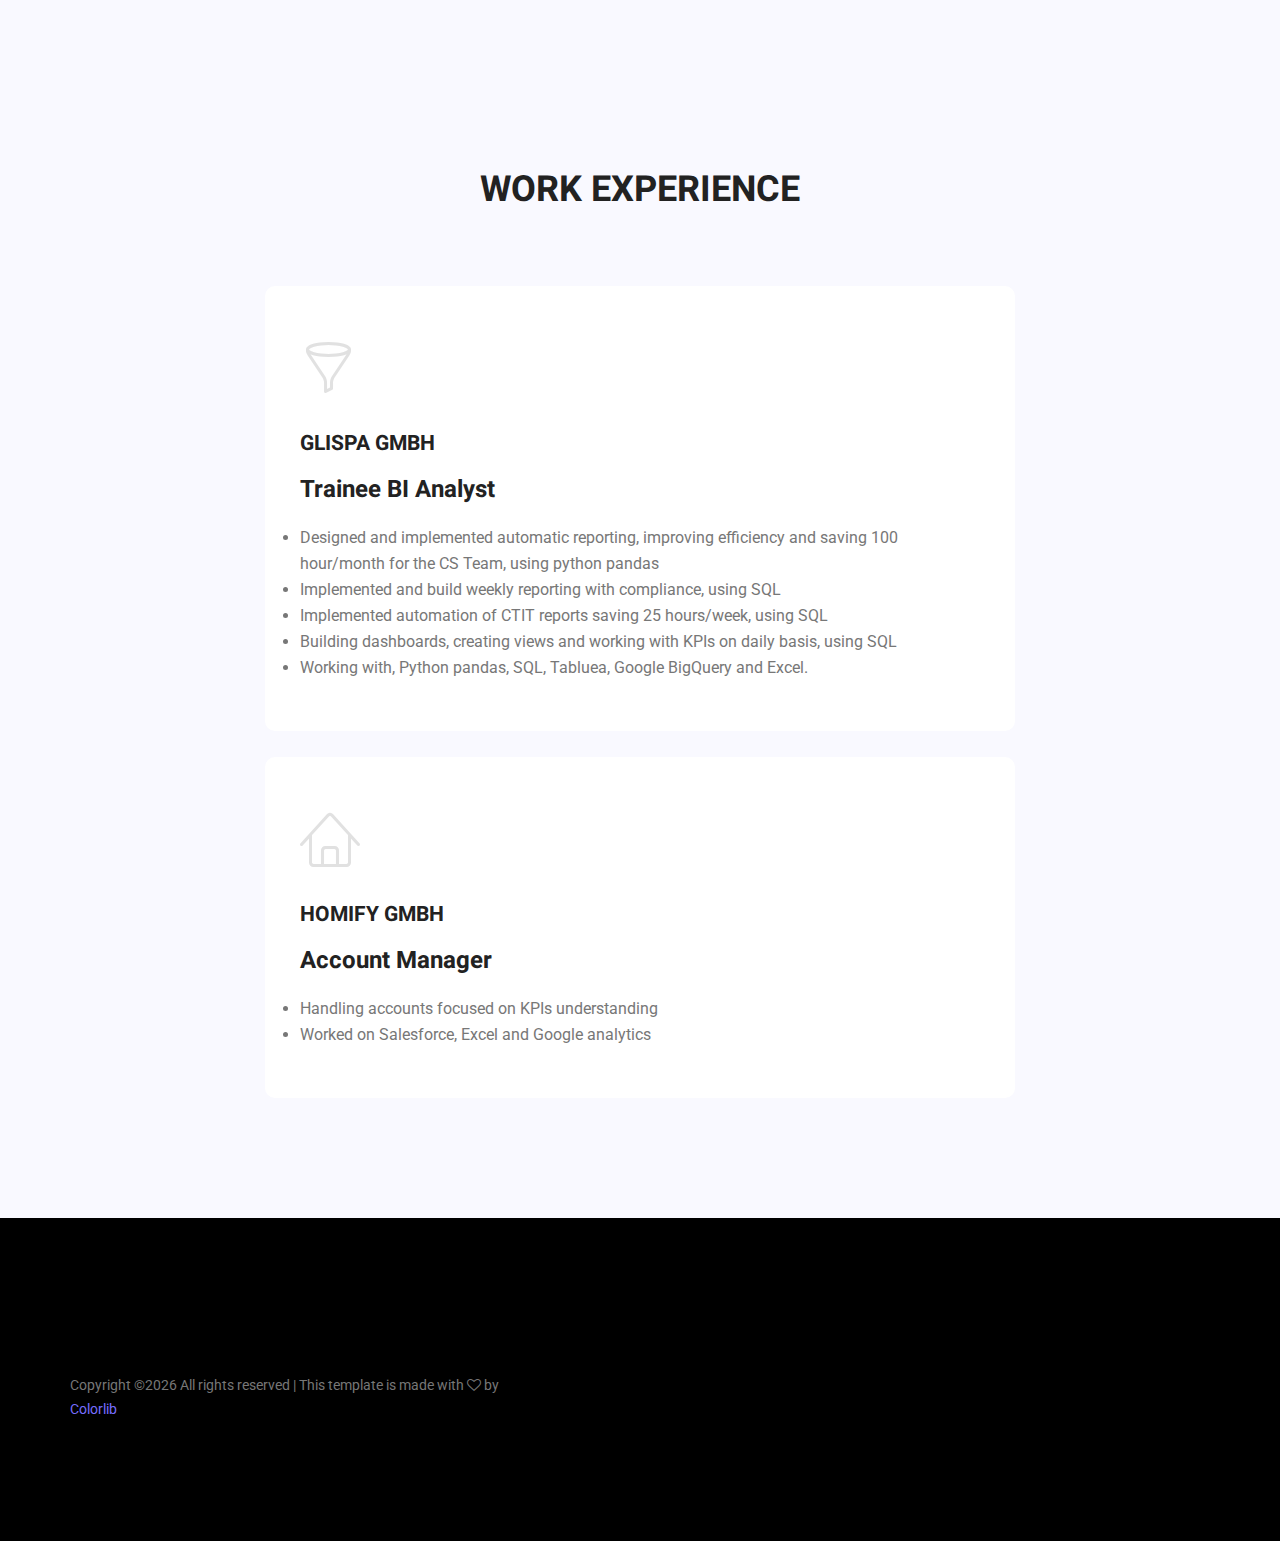
==== commit f2ee461b: "Adding german language skills." ====
--- a/index.html
+++ b/index.html
@@ -73,6 +73,7 @@
 										
 										<li><a href="#"><i class="lnr lnr-envelope"></i> juhi.dhingra5@gmail.com</a></li>
 										<li><a href="#"><i class="lnr lnr-home"></i> Berlin, Germany</a></li>
+                                        <li><a href="#"><i class="lnr lnr-earth"></i> German: A2</a></li>
 									</ul>
 									<ul class="list personal_social">
 
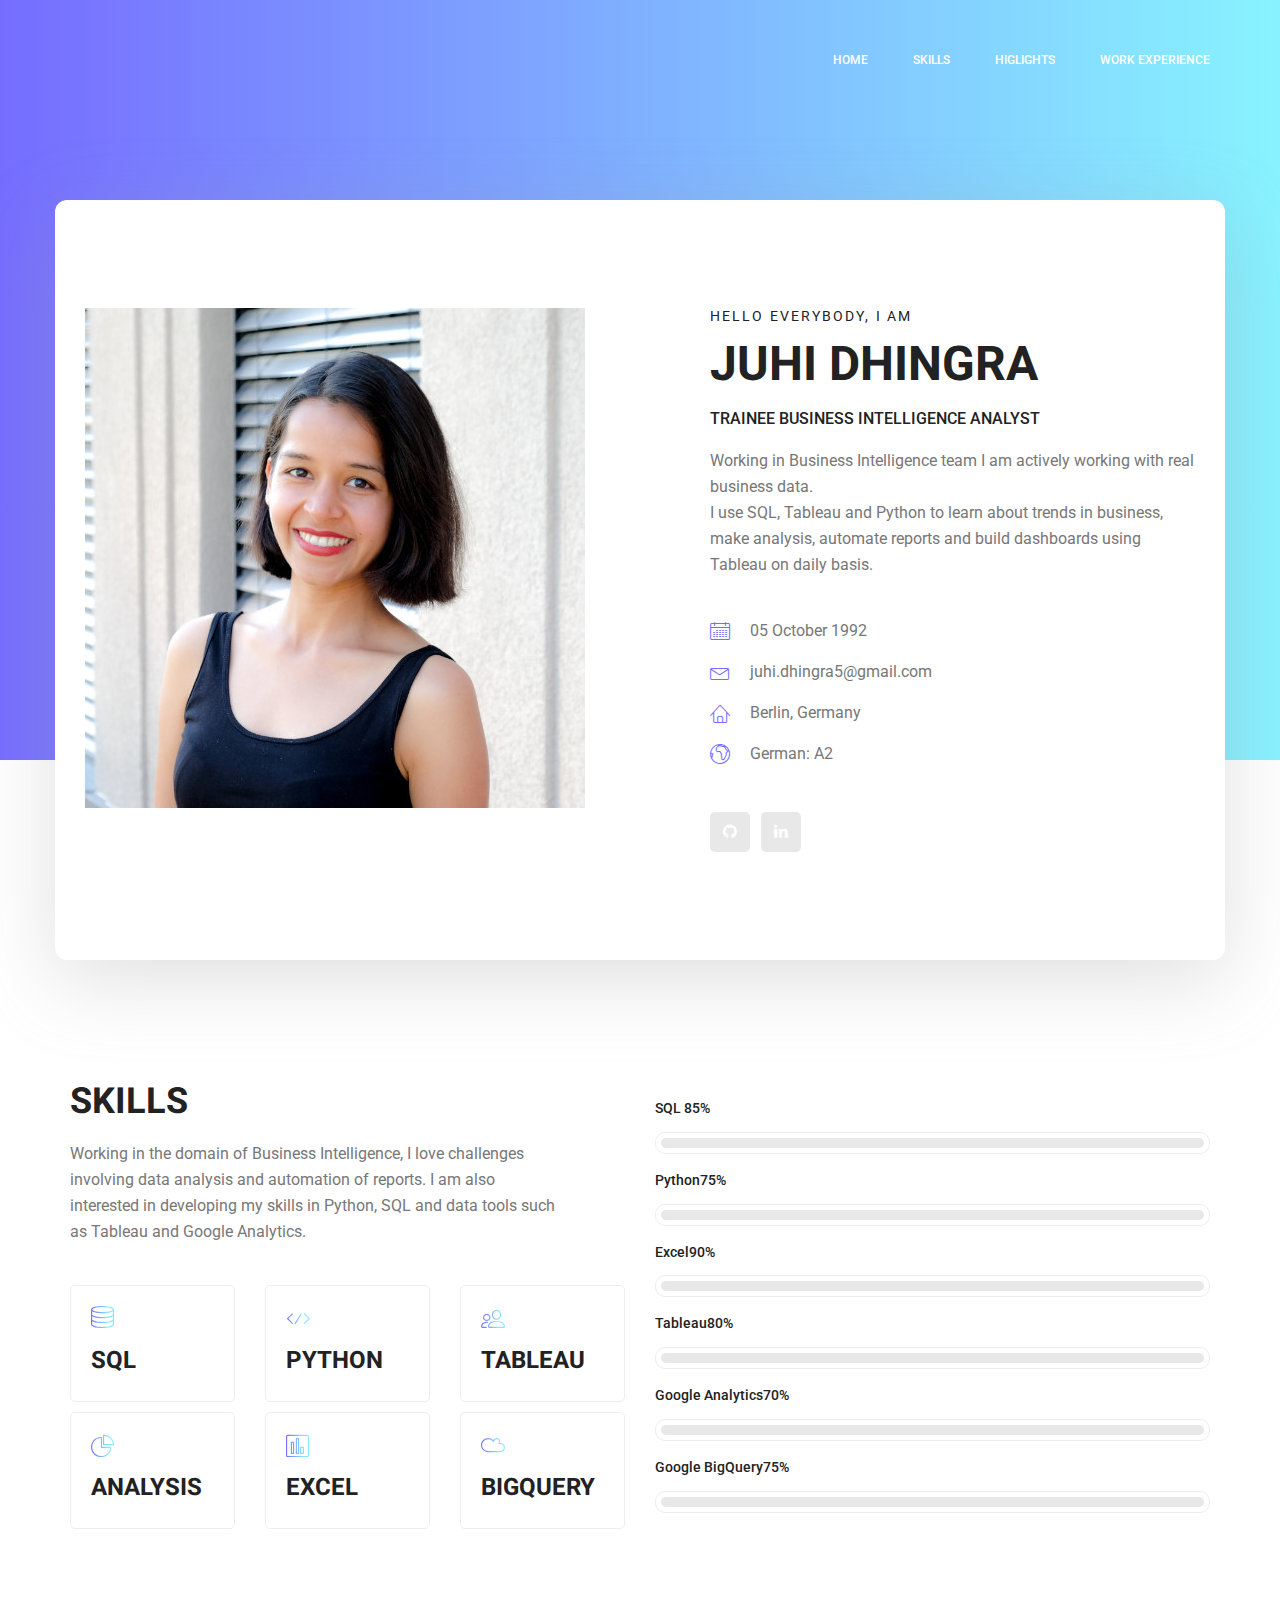
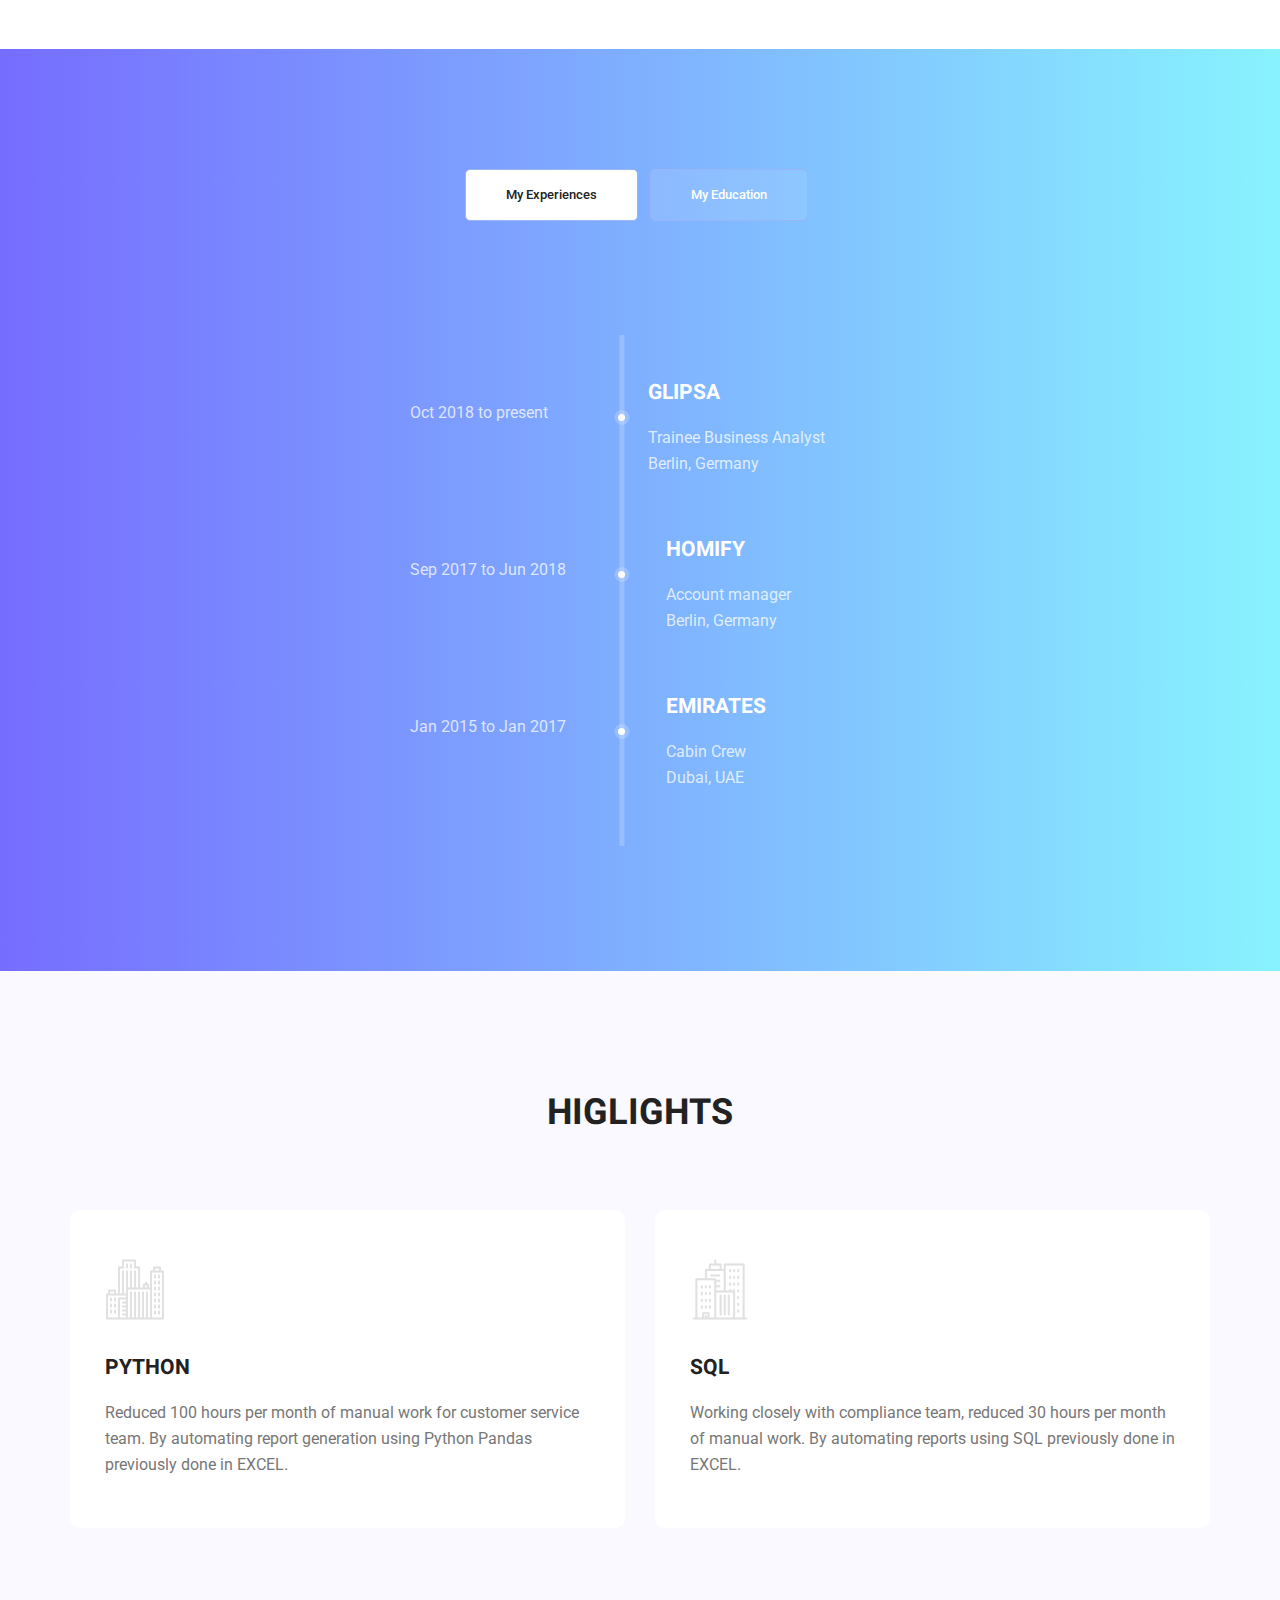
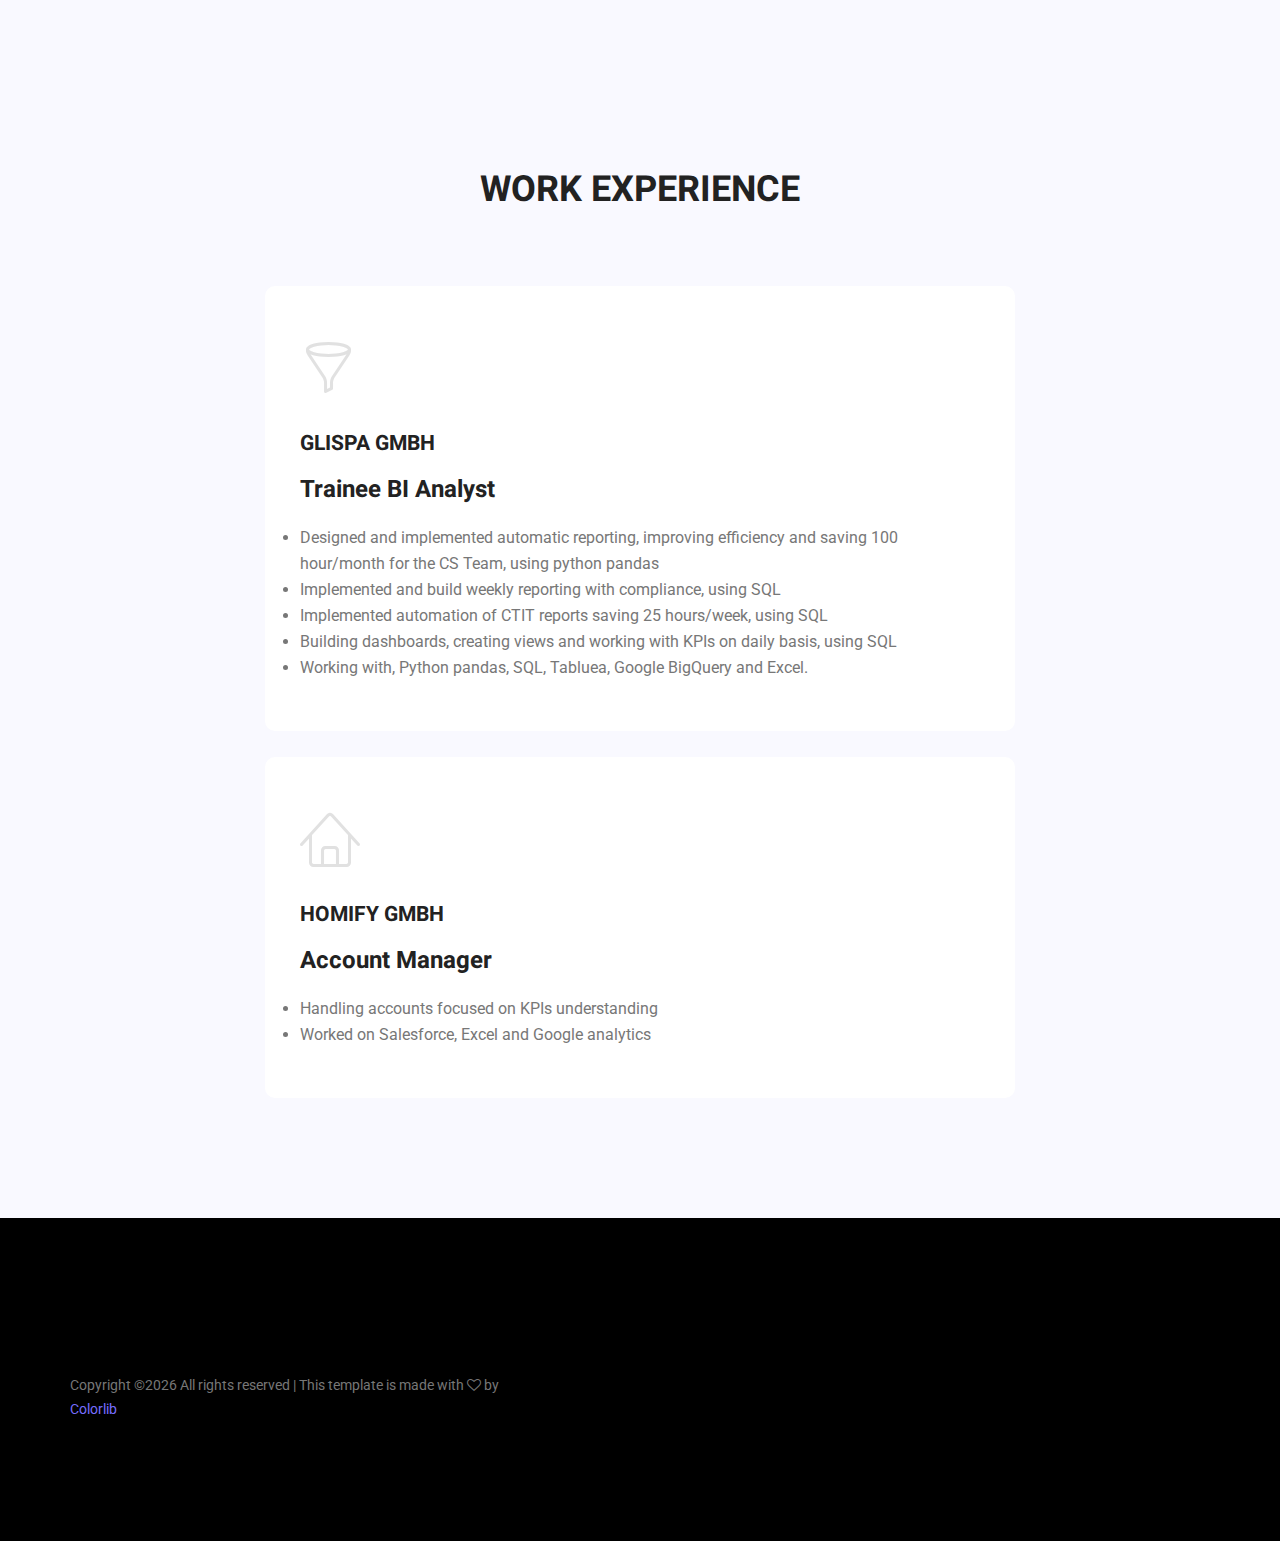
==== commit 69ed91a6: "Adding higlights link." ====
--- a/index.html
+++ b/index.html
@@ -39,6 +39,7 @@
 							<ul class="nav navbar-nav menu_nav ml-auto">
 								<li class="nav-item active"><a class="nav-link" href="index.html">Home</a></li>
                                 <li class="nav-item active"><a class="nav-link" href="#skills">Skills</a></li>
+                                 <li class="nav-item active"><a class="nav-link" href="#higlights">higlights</a></li>
                                 <li class="nav-item active"><a class="nav-link" href="#work_exp">Work Experience</a></li>
 
 								
@@ -296,7 +297,7 @@
         <!--================End My Tabs Area =================-->
         
         <!--================Feature Area =================-->
-        <section class="feature_area p_120">
+        <section class="feature_area p_120" id='higlights'>
         	<div class="container">
         		<div class="main_title">
         			<h2>Higlights</h2>
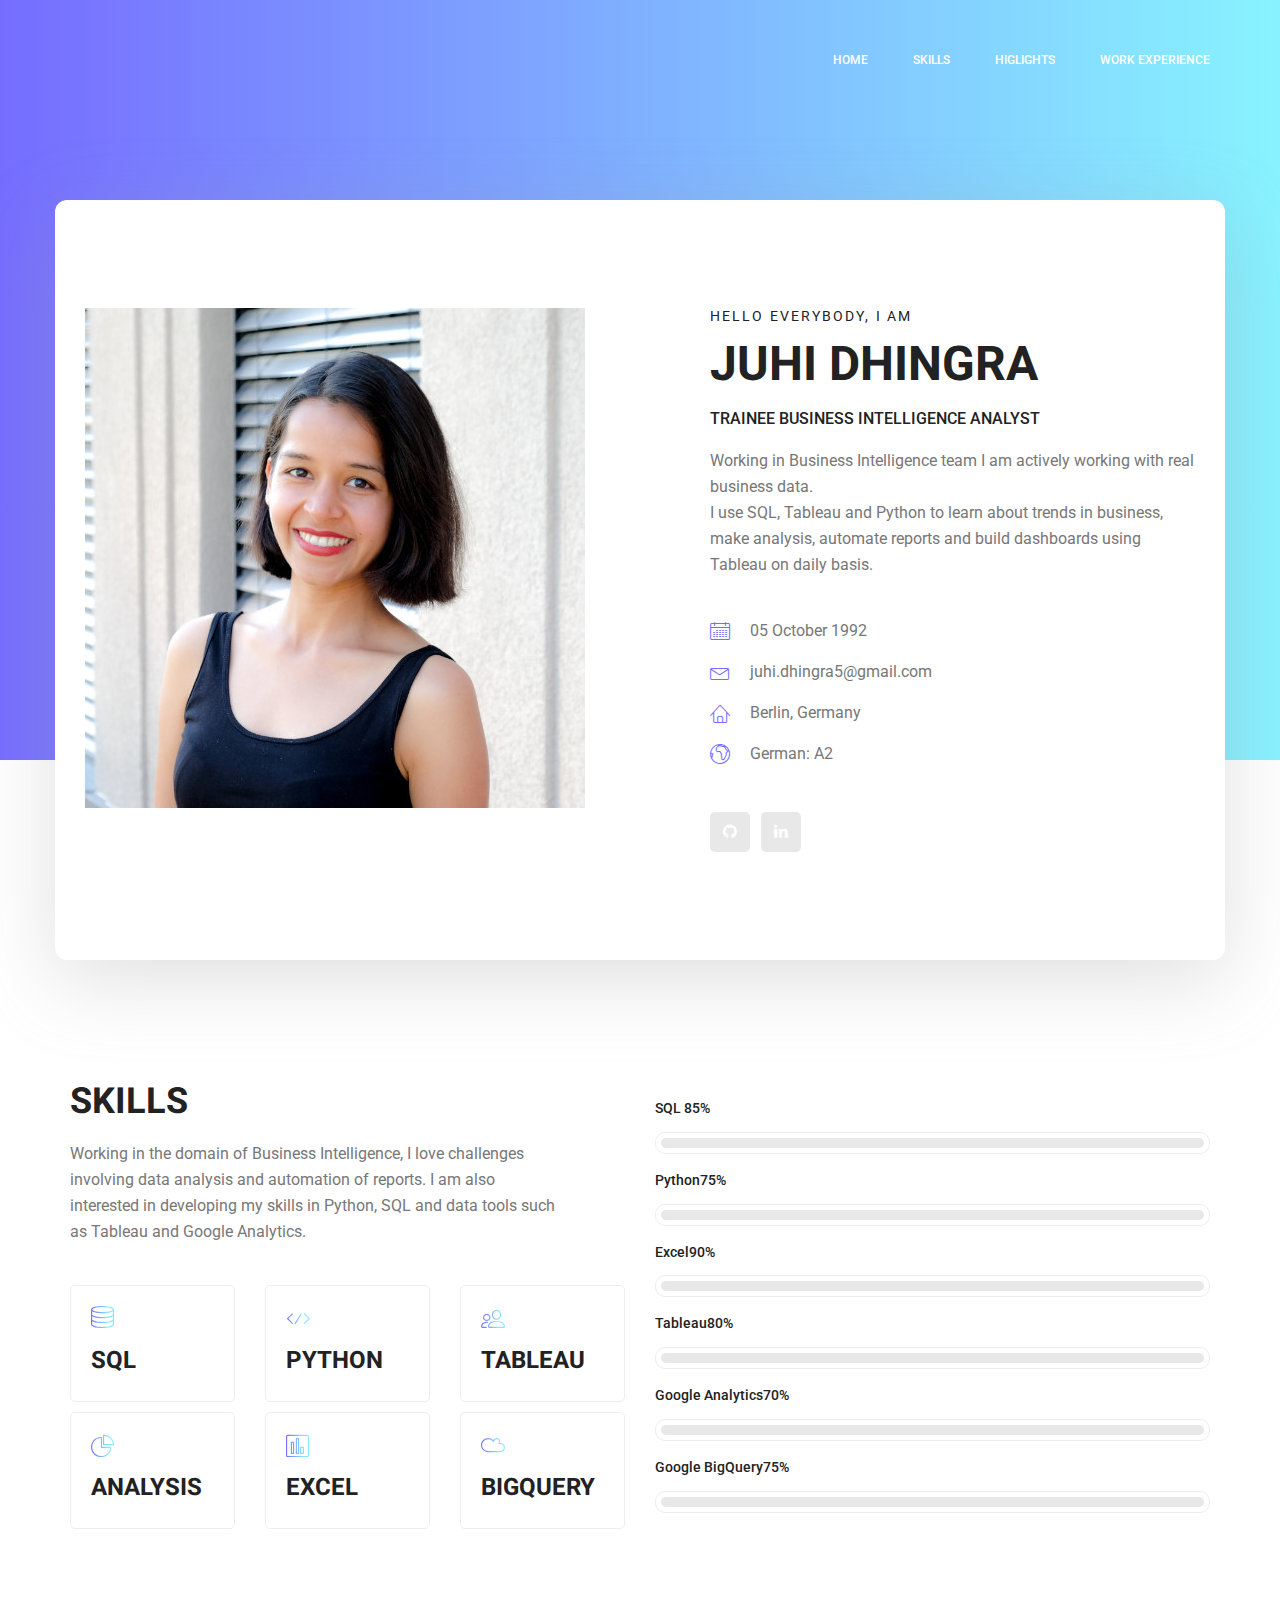
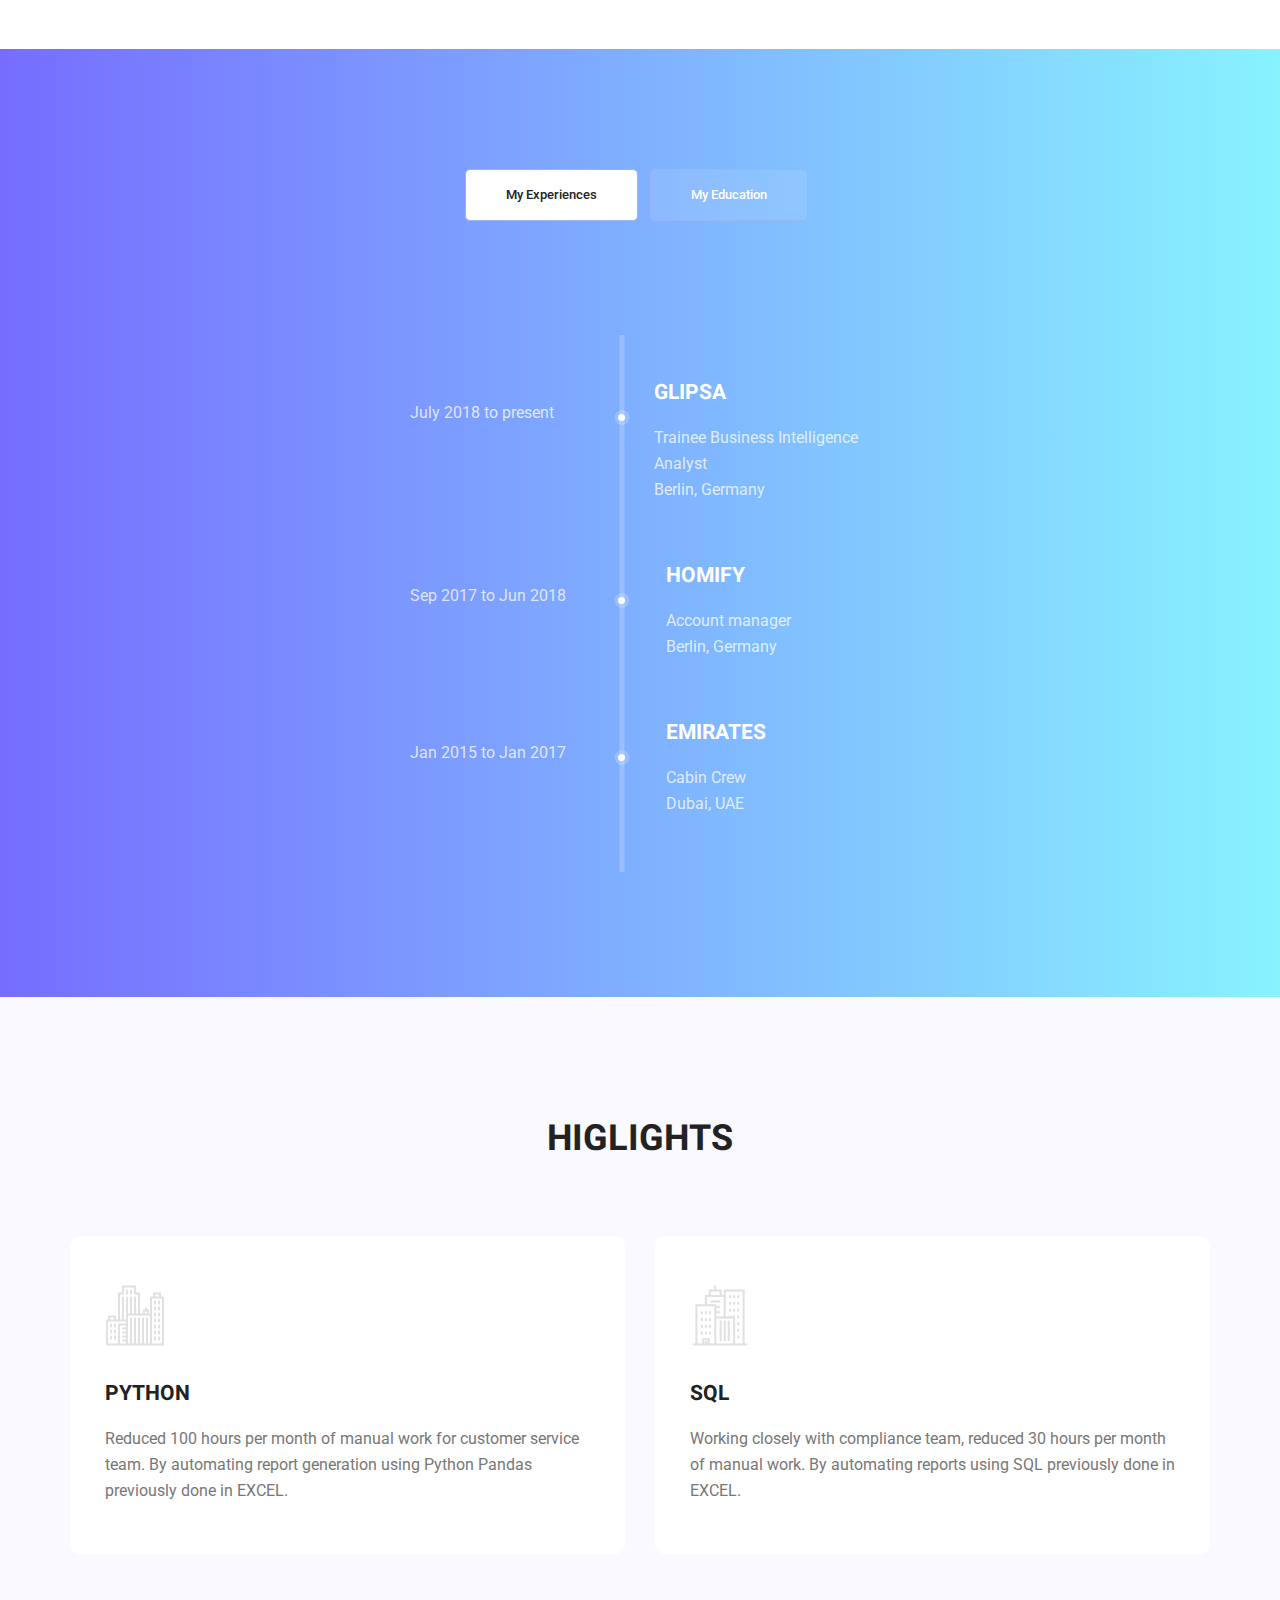
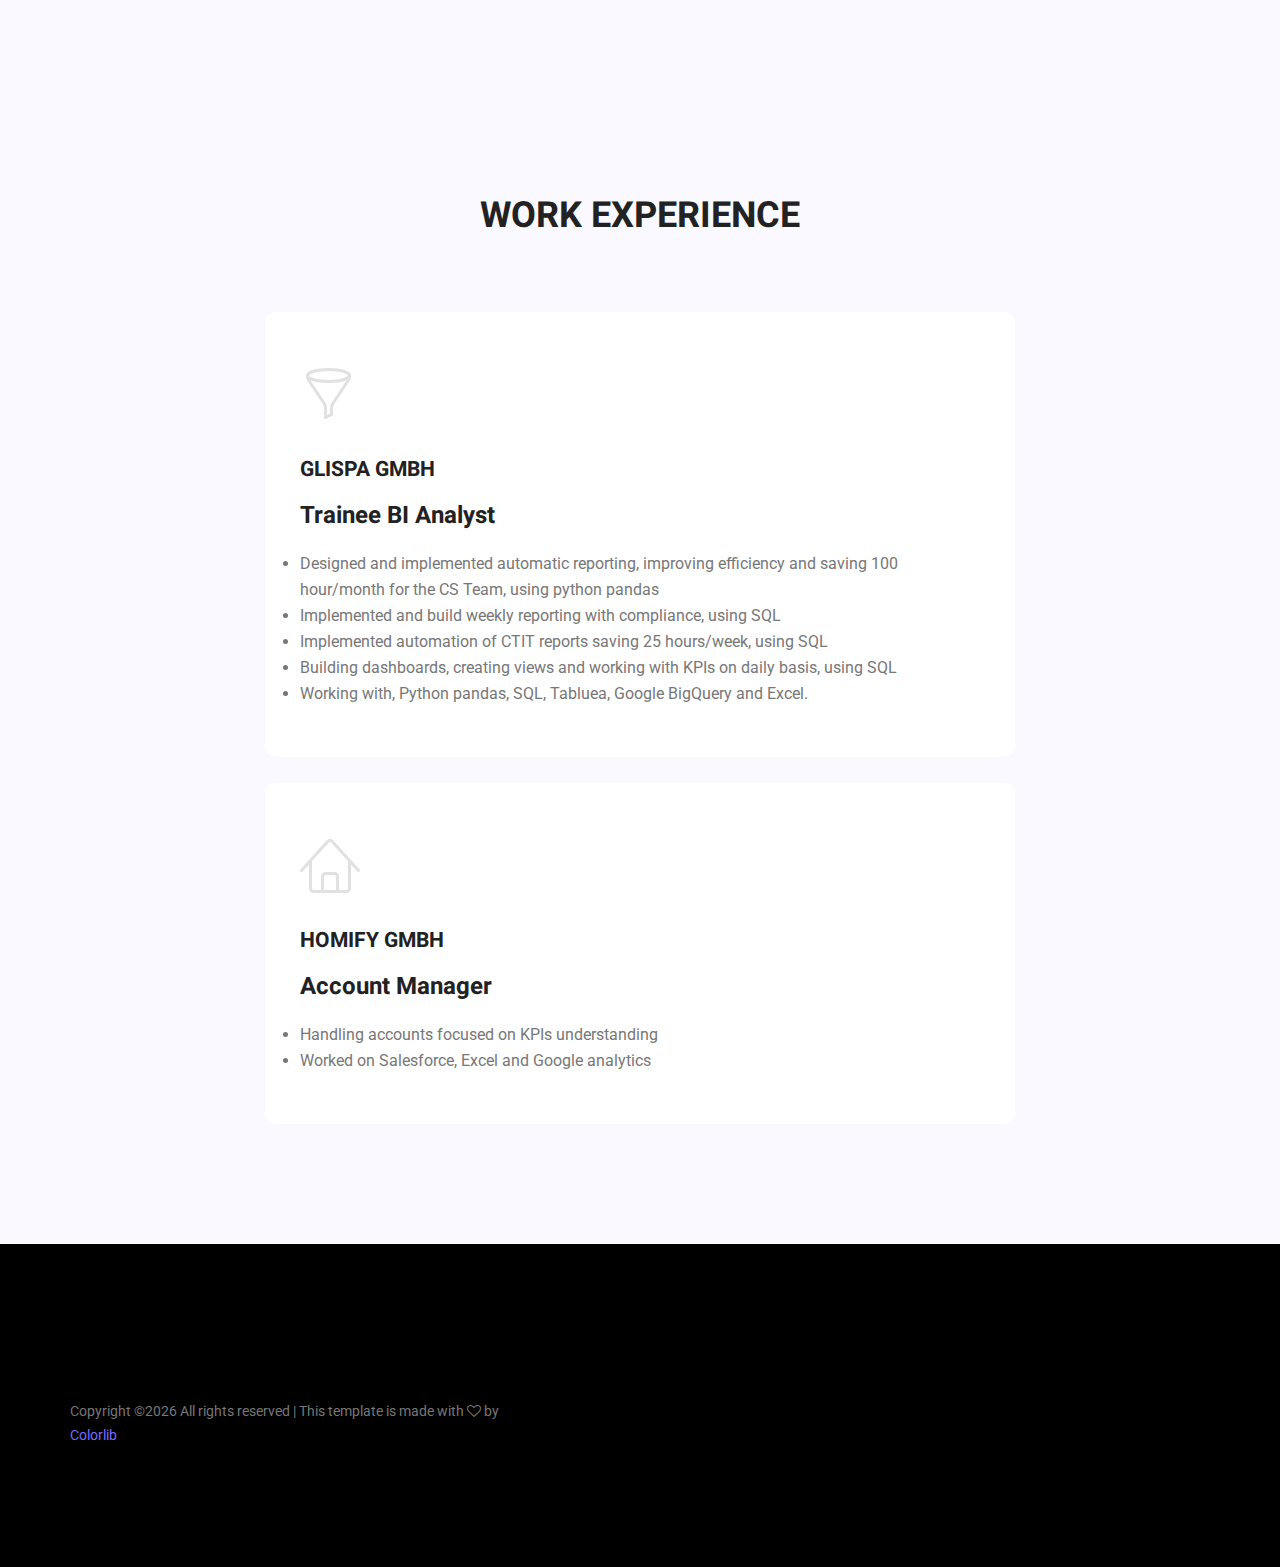
==== commit bcc932be: "Fixing the year in Glispa." ====
--- a/index.html
+++ b/index.html
@@ -227,11 +227,11 @@
 									<span></span>
 									<div class="media">
 										<div class="d-flex">
-											<p>Oct 2018 to present</p>
+											<p>July 2018 to present</p>
 										</div>
 										<div class="media-body">
 											<h4>Glipsa</h4>
-											<p>Trainee Business Analyst <br />Berlin, Germany</p>
+											<p>Trainee Business Intelligence Analyst <br />Berlin, Germany</p>
 										</div>
 									</div>
 								</li>
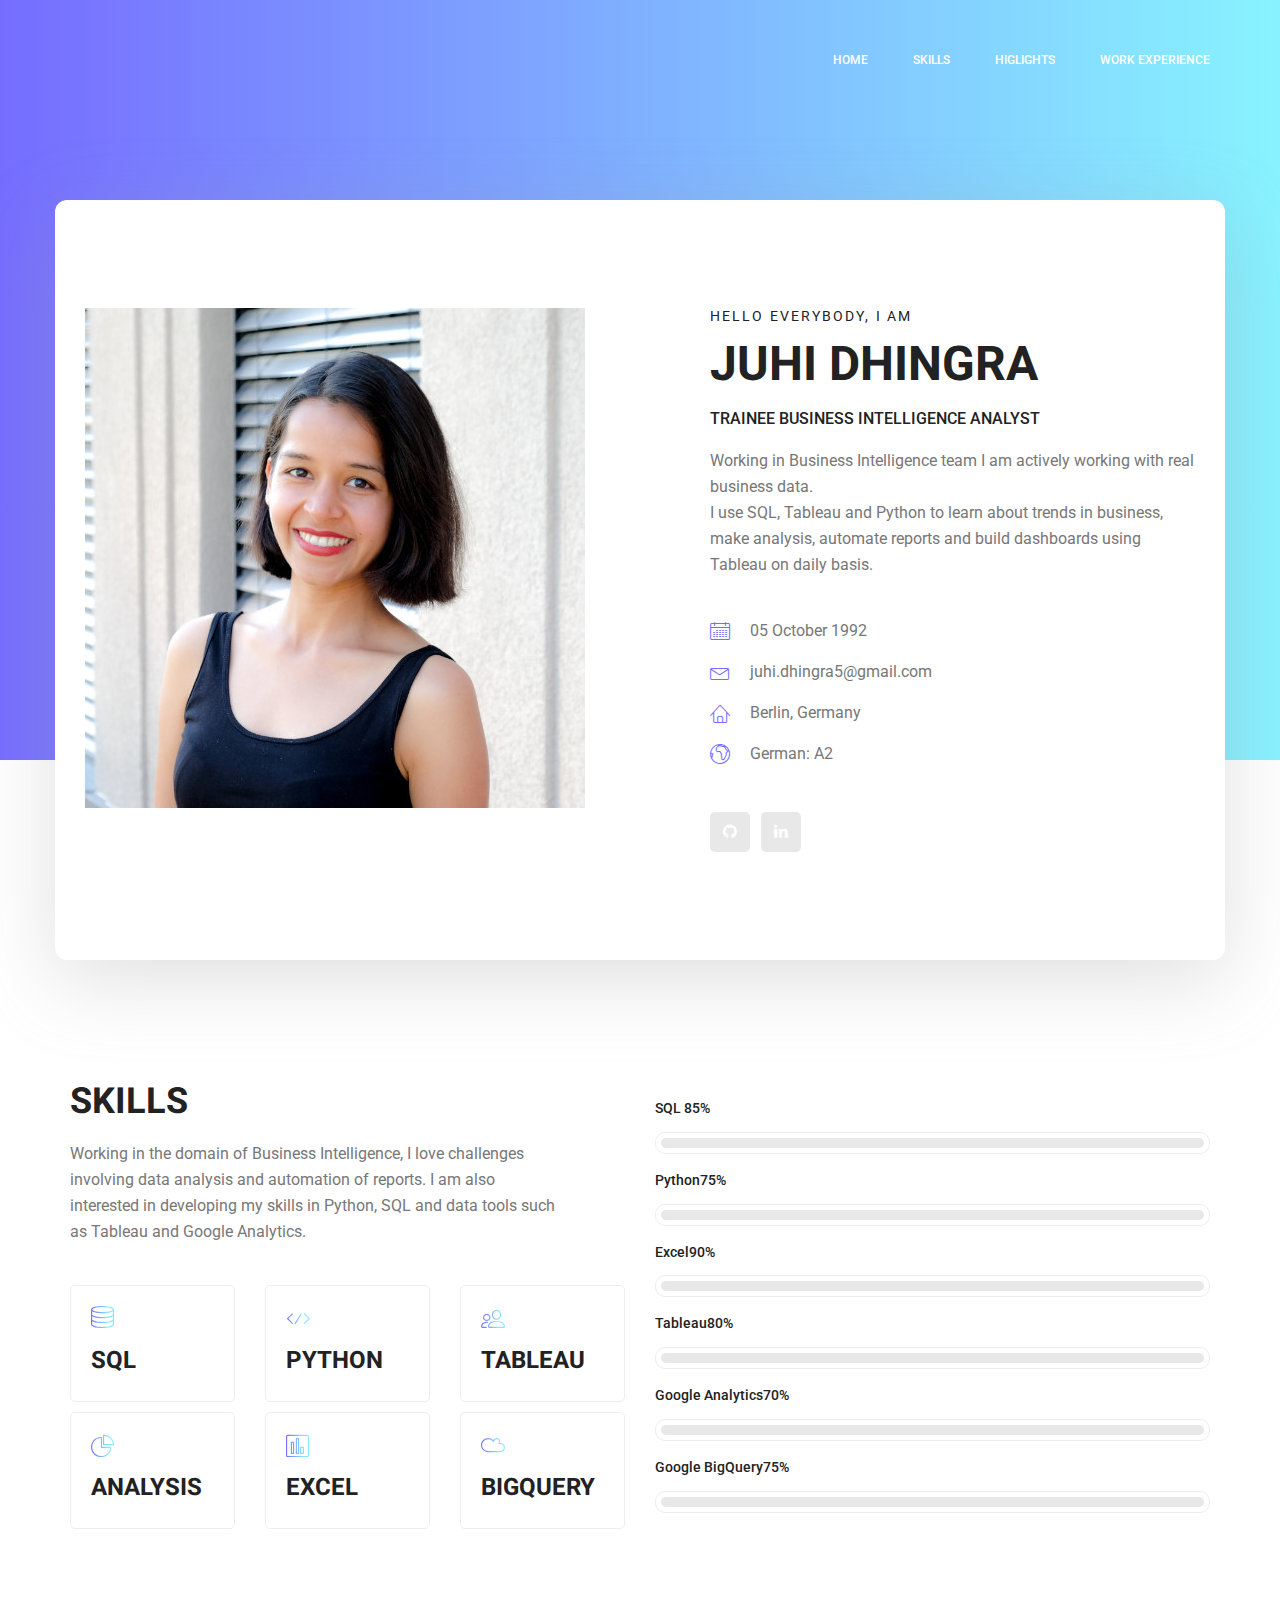
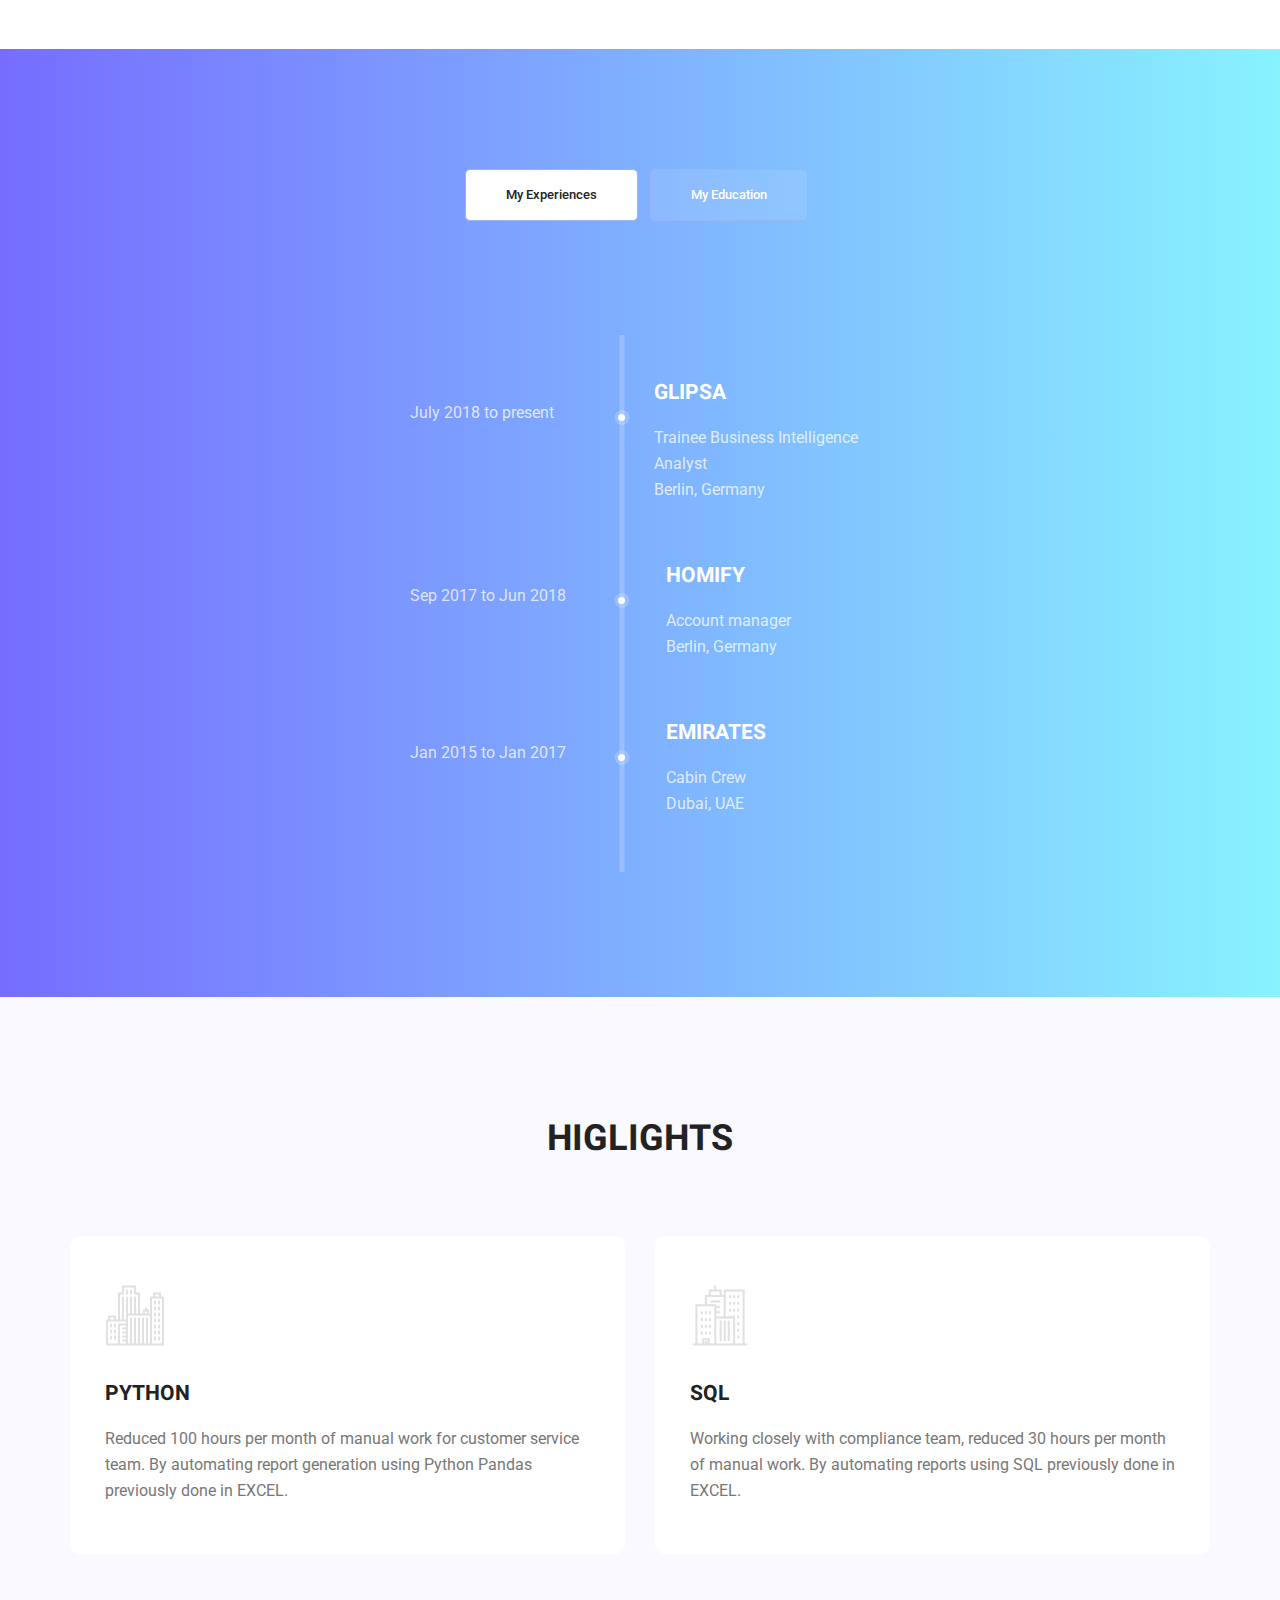
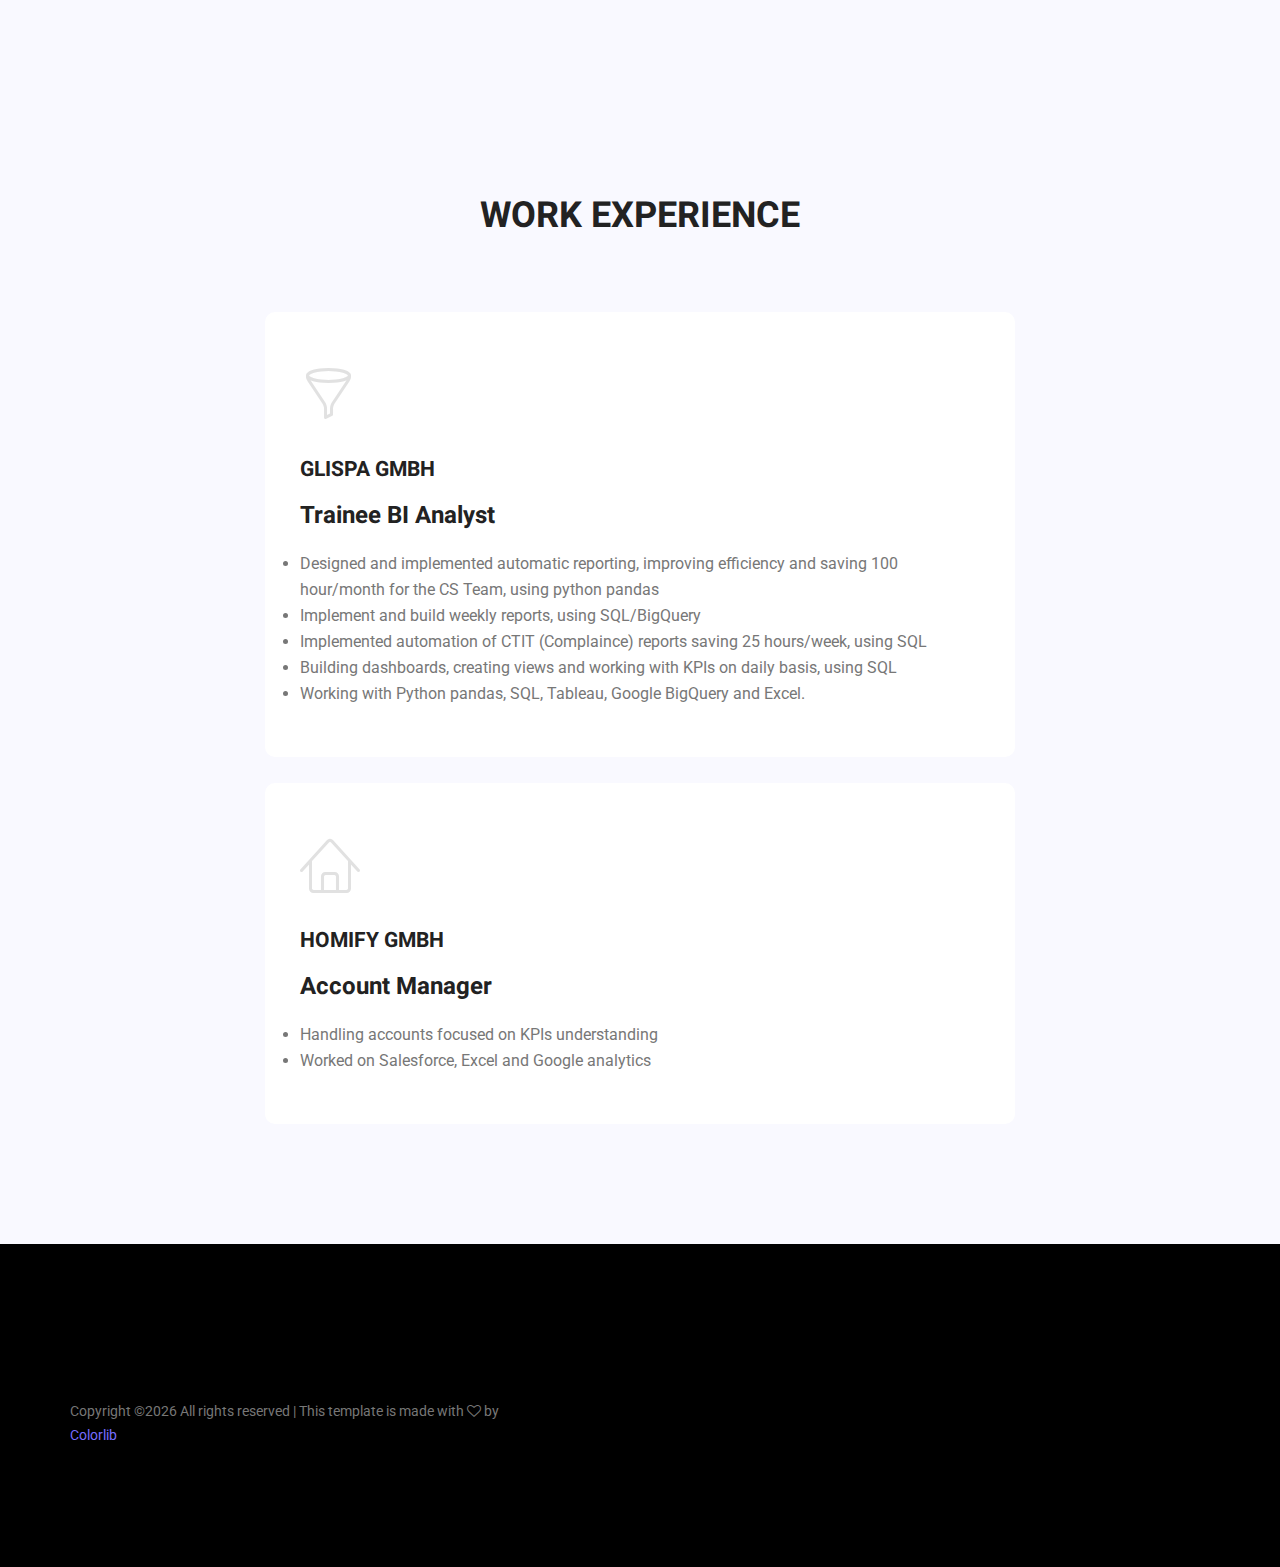
==== commit 204ff5c6: "formating work experience." ====
--- a/index.html
+++ b/index.html
@@ -344,10 +344,10 @@
                                 <div class="">
                                     
                                     <li>Designed and implemented automatic reporting, improving efficiency and saving 100 hour/month for the CS Team, using python pandas </li>
-                                    <li>Implemented and build weekly reporting with compliance, using SQL</li>
-                                    <li>Implemented automation of CTIT reports saving 25 hours/week, using SQL</li>
+                                    <li>Implement and build weekly reports, using SQL/BigQuery</li>
+                                    <li>Implemented automation of CTIT (Complaince) reports saving 25 hours/week, using SQL</li>
                                     <li>Building dashboards, creating views and working with KPIs on daily basis, using SQL</li>
-                                    <li> Working with, Python pandas, SQL, Tabluea, Google BigQuery and Excel.
+                                    <li> Working with Python pandas, SQL, Tableau, Google BigQuery and Excel.
                                 </div></p>
                         </div>
 
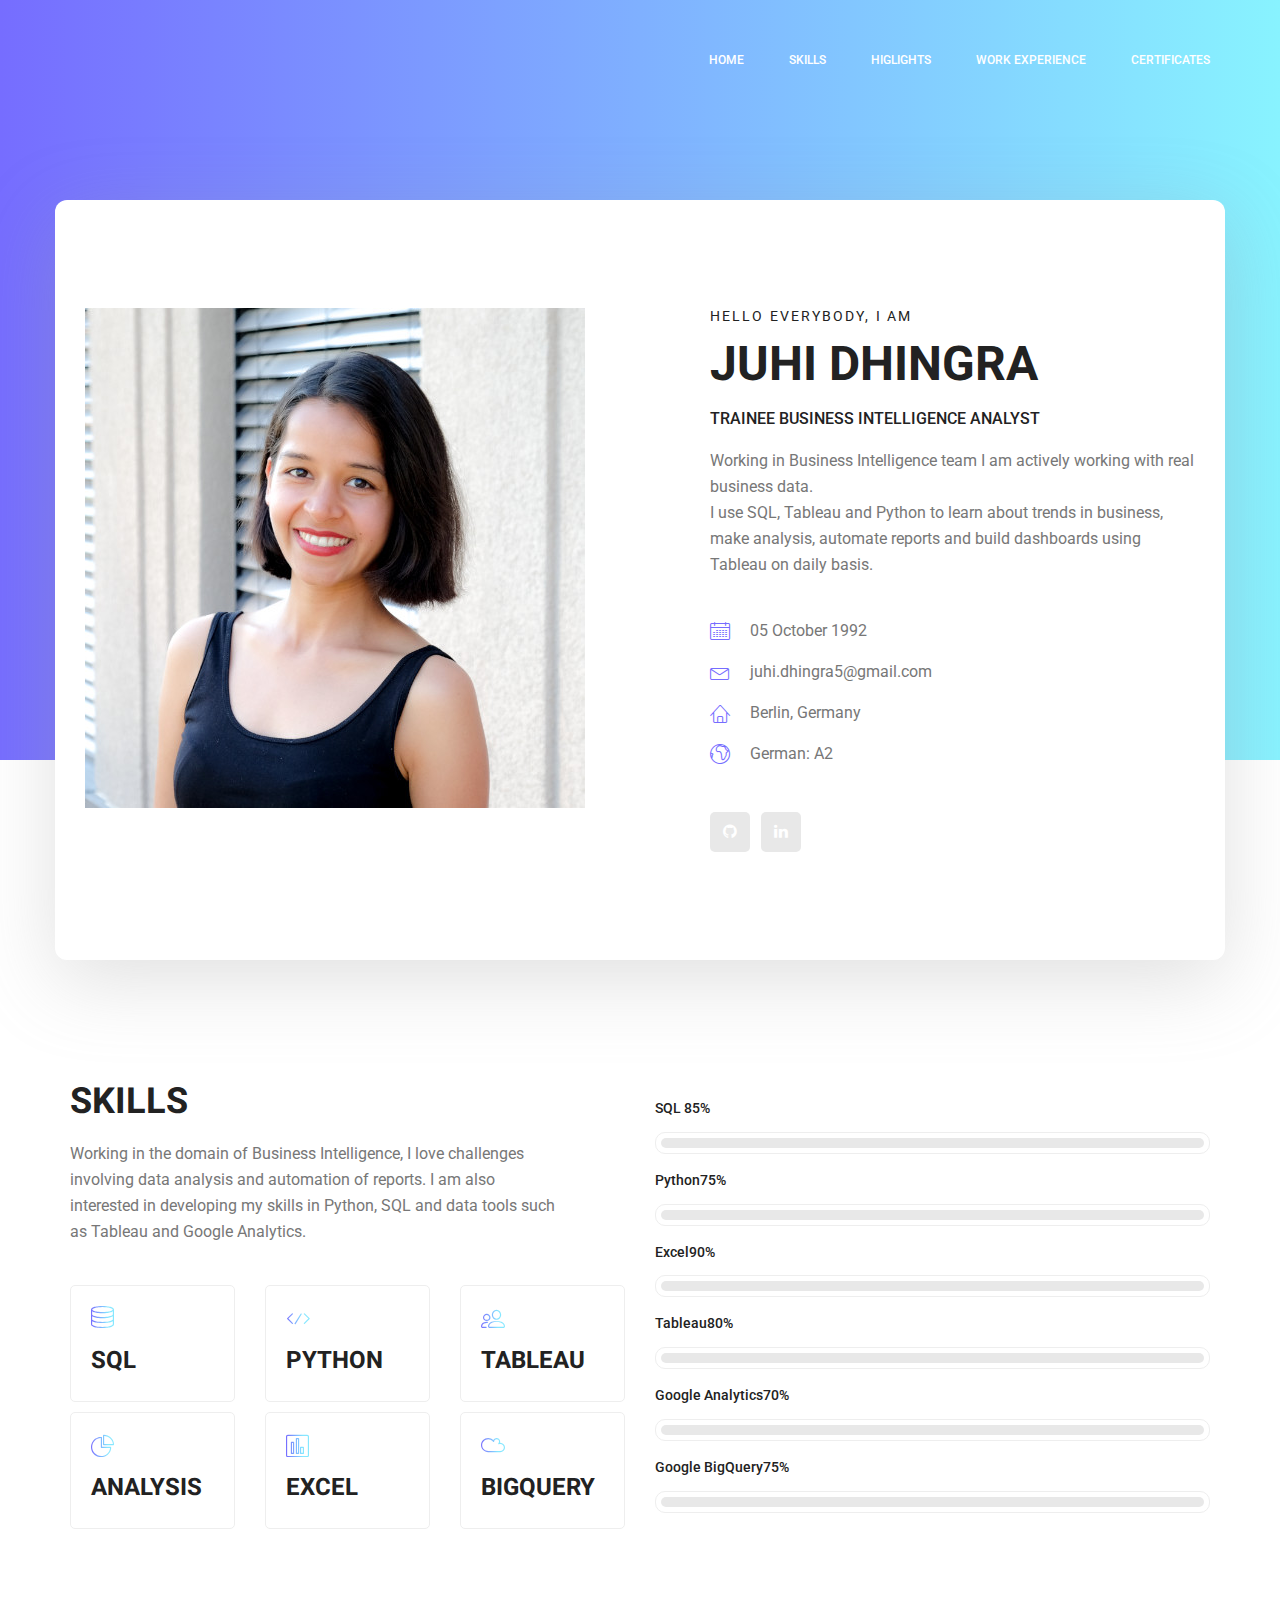
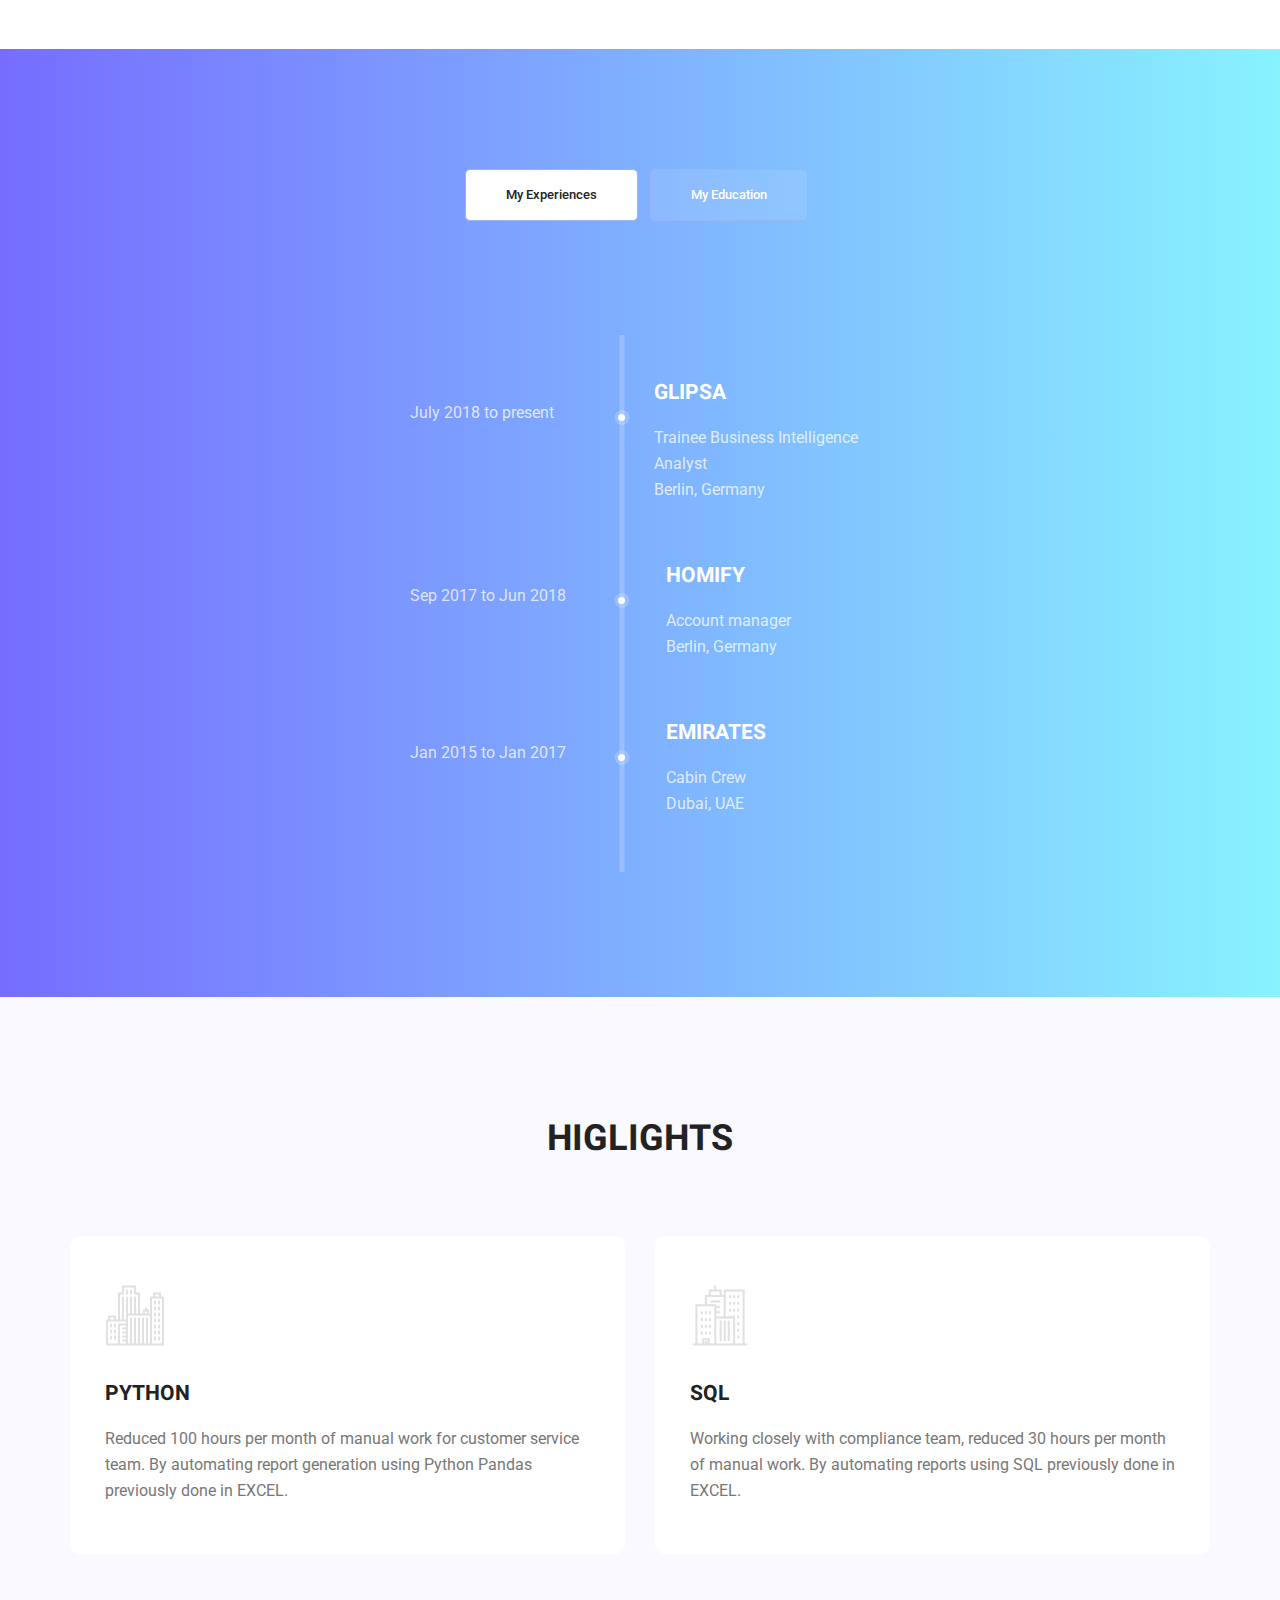
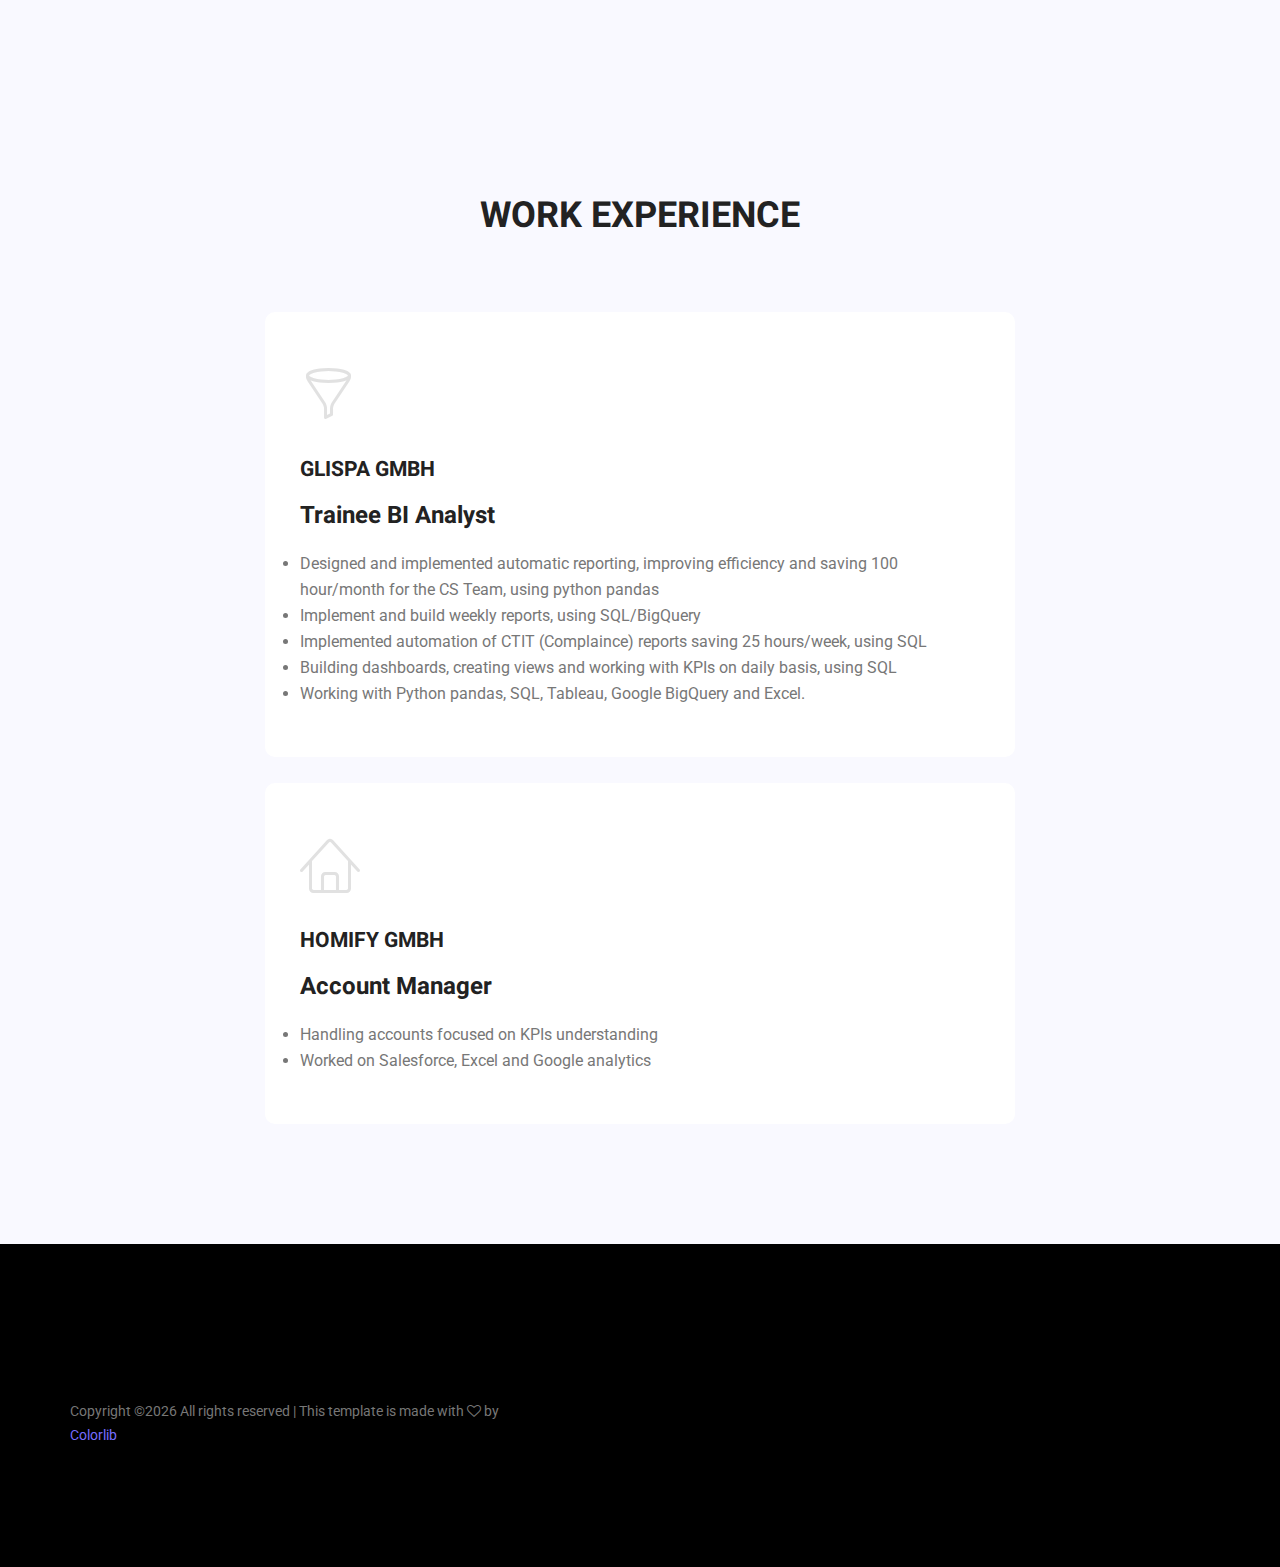
==== commit abd52e54: "Adding certificate.html and modifying the links on top." ====
--- a/index.html
+++ b/index.html
@@ -38,9 +38,10 @@
 						<div class="collapse navbar-collapse offset" id="navbarSupportedContent">
 							<ul class="nav navbar-nav menu_nav ml-auto">
 								<li class="nav-item active"><a class="nav-link" href="index.html">Home</a></li>
-                                <li class="nav-item active"><a class="nav-link" href="#skills">Skills</a></li>
-                                 <li class="nav-item active"><a class="nav-link" href="#higlights">higlights</a></li>
-                                <li class="nav-item active"><a class="nav-link" href="#work_exp">Work Experience</a></li>
+                                <li class="nav-item active"><a class="nav-link" href="index.html#skills">Skills</a></li>
+                                 <li class="nav-item active"><a class="nav-link" href="index.html#higlights">higlights</a></li>
+                                <li class="nav-item active"><a class="nav-link" href="index.html#work_exp">Work Experience</a></li>
+                                <li class="nav-item active"><a class="nav-link" href="certificate.html">Certificates</a></li>
 
 								
 							</ul>
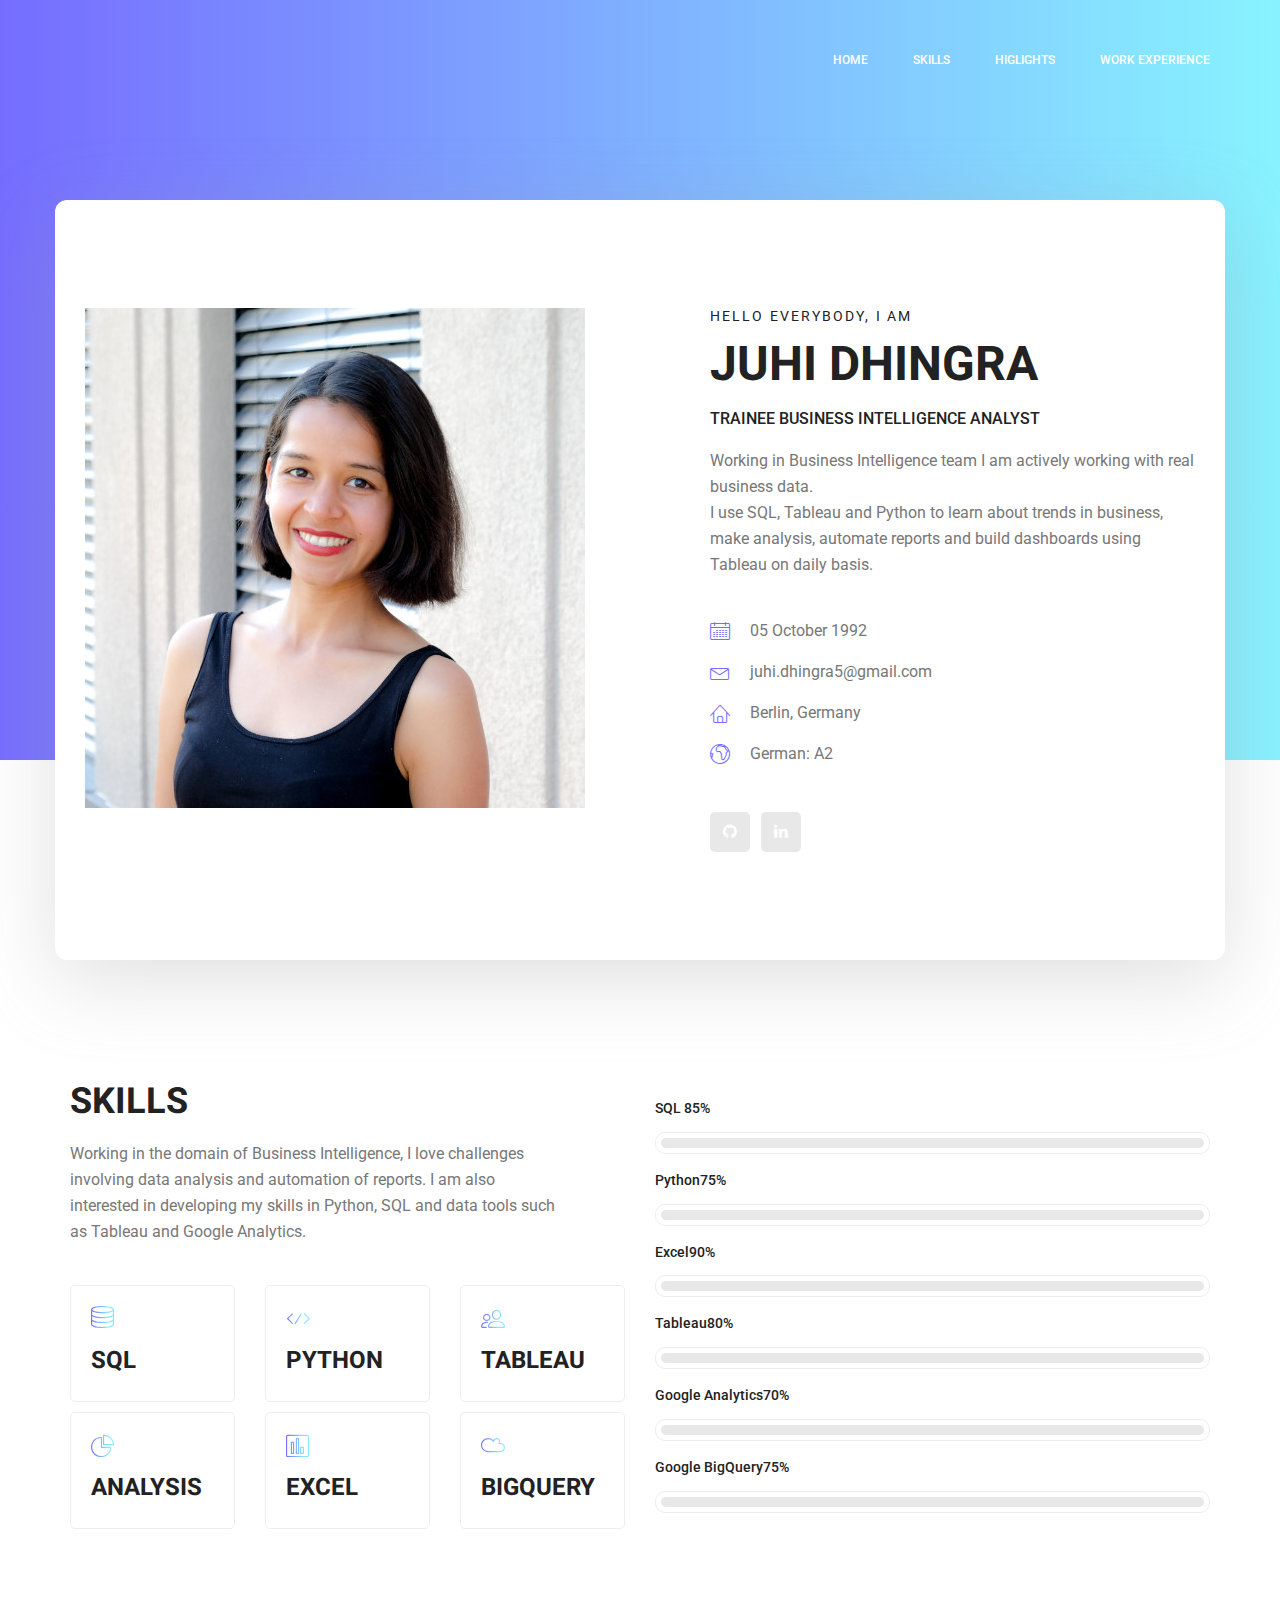
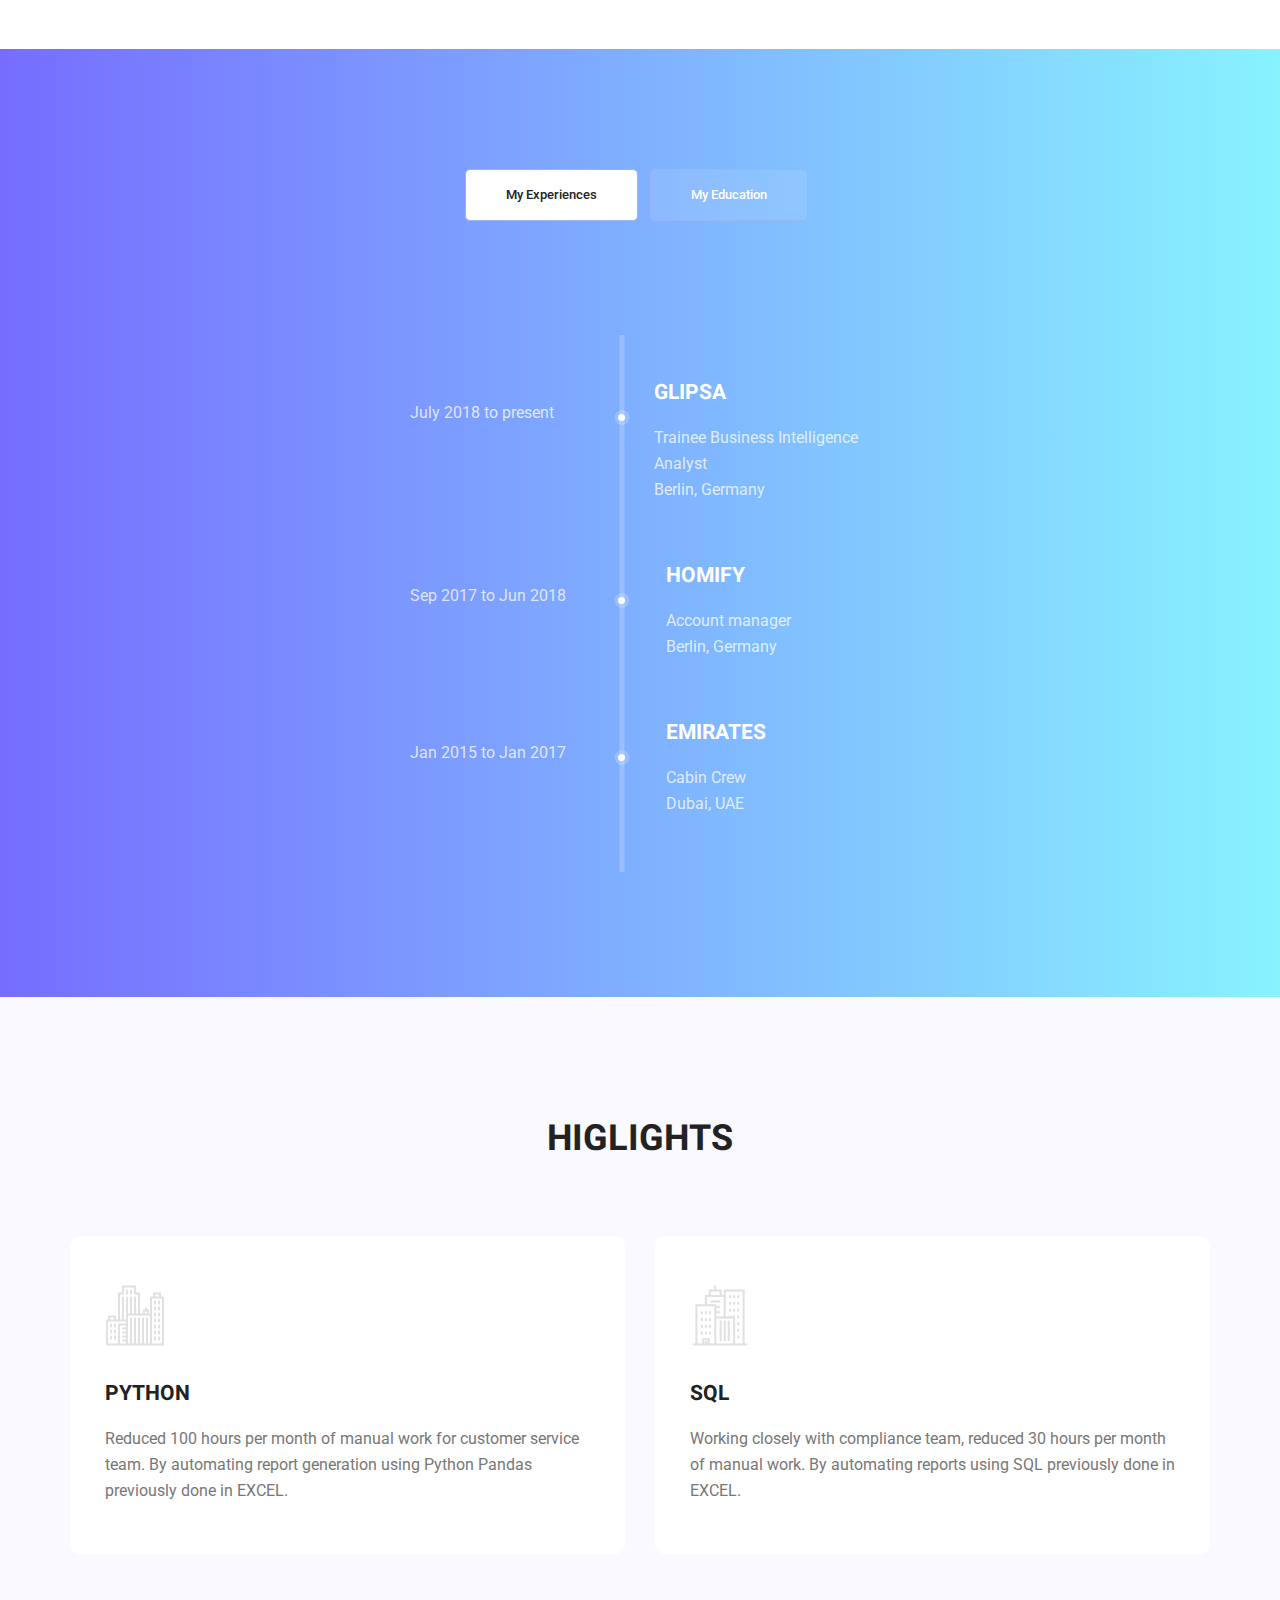
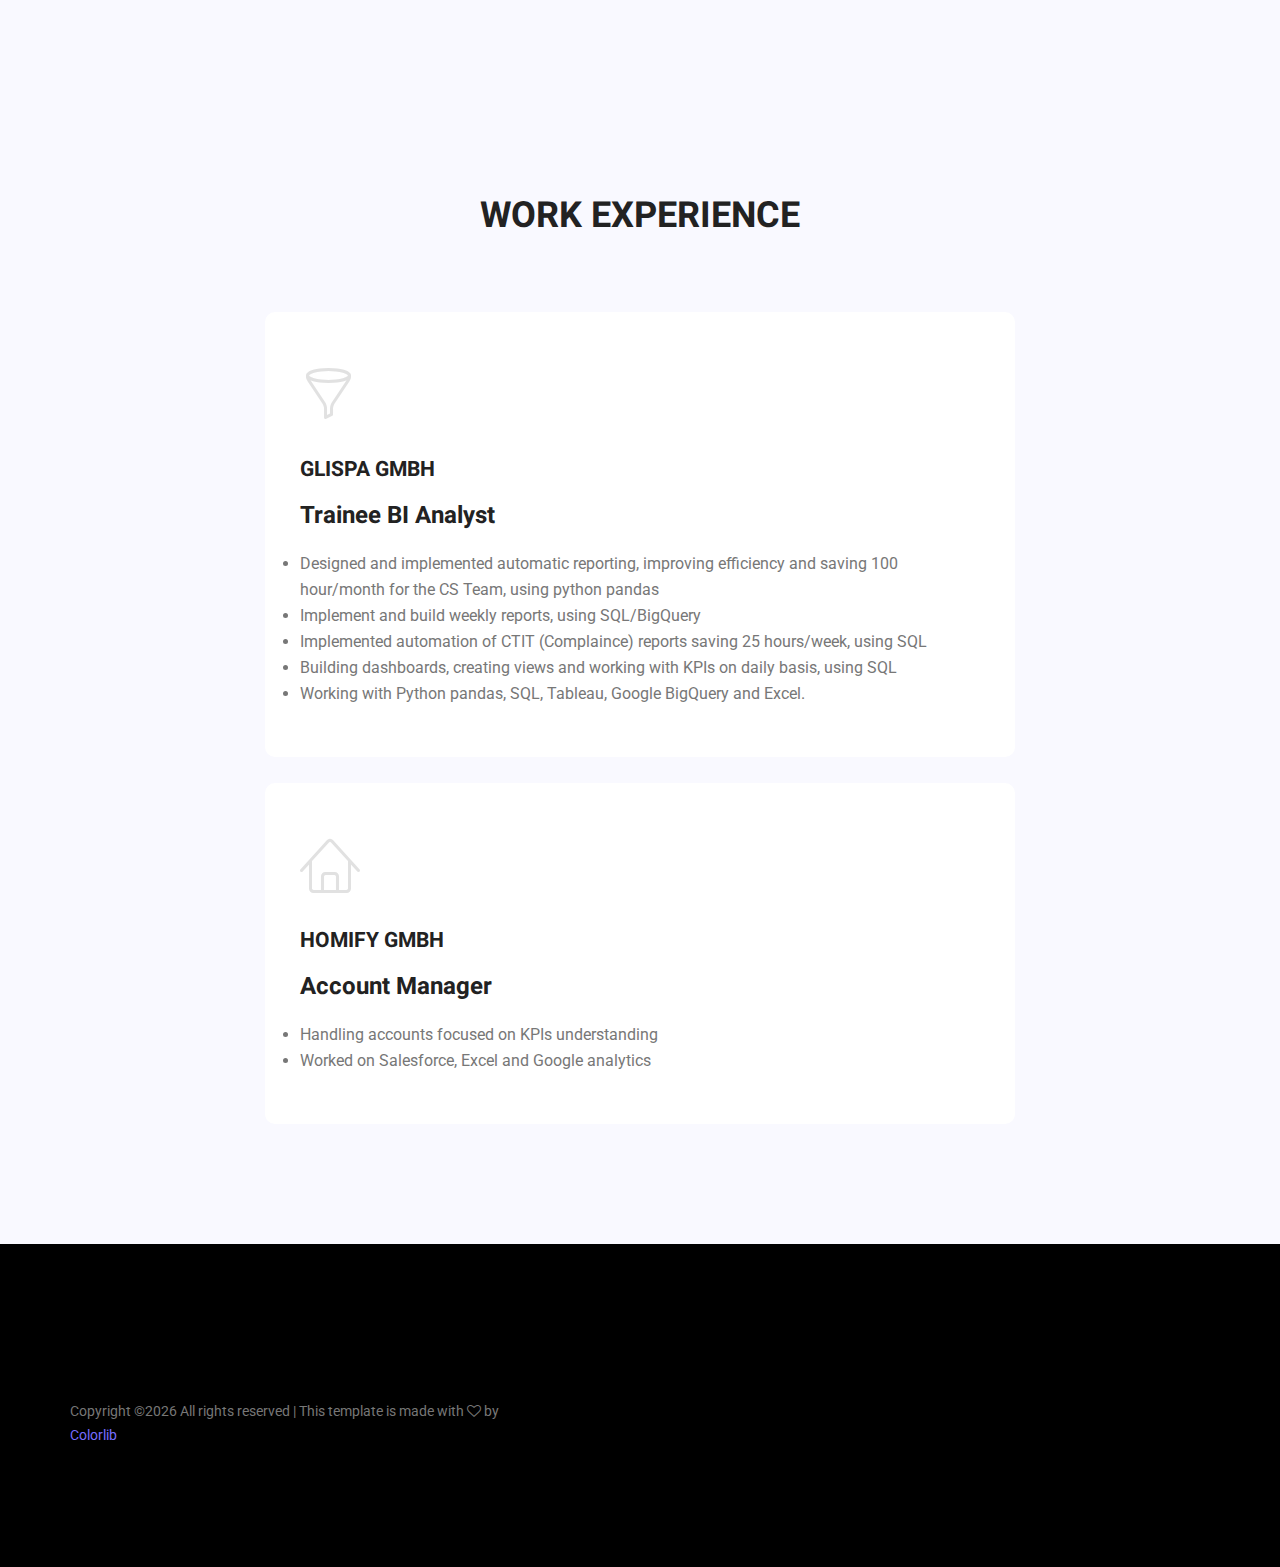
==== commit e67144c0: "removing certificates link." ====
--- a/index.html
+++ b/index.html
@@ -41,9 +41,6 @@
                                 <li class="nav-item active"><a class="nav-link" href="index.html#skills">Skills</a></li>
                                  <li class="nav-item active"><a class="nav-link" href="index.html#higlights">higlights</a></li>
                                 <li class="nav-item active"><a class="nav-link" href="index.html#work_exp">Work Experience</a></li>
-                                <li class="nav-item active"><a class="nav-link" href="certificate.html">Certificates</a></li>
-
-								
 							</ul>
 						</div> 
 					</div>
--- a/css/style.css
+++ b/css/style.css
@@ -2998,6 +2998,12 @@
   .copy_right_text p a {
     color: #766dff; }
 
+.center_image {
+   display: block;
+  margin-left: auto;
+  margin-right: auto;
+}
+
 /* End Footer Area css
 ============================================================================================ */
 /*---------------------------------------------------- */
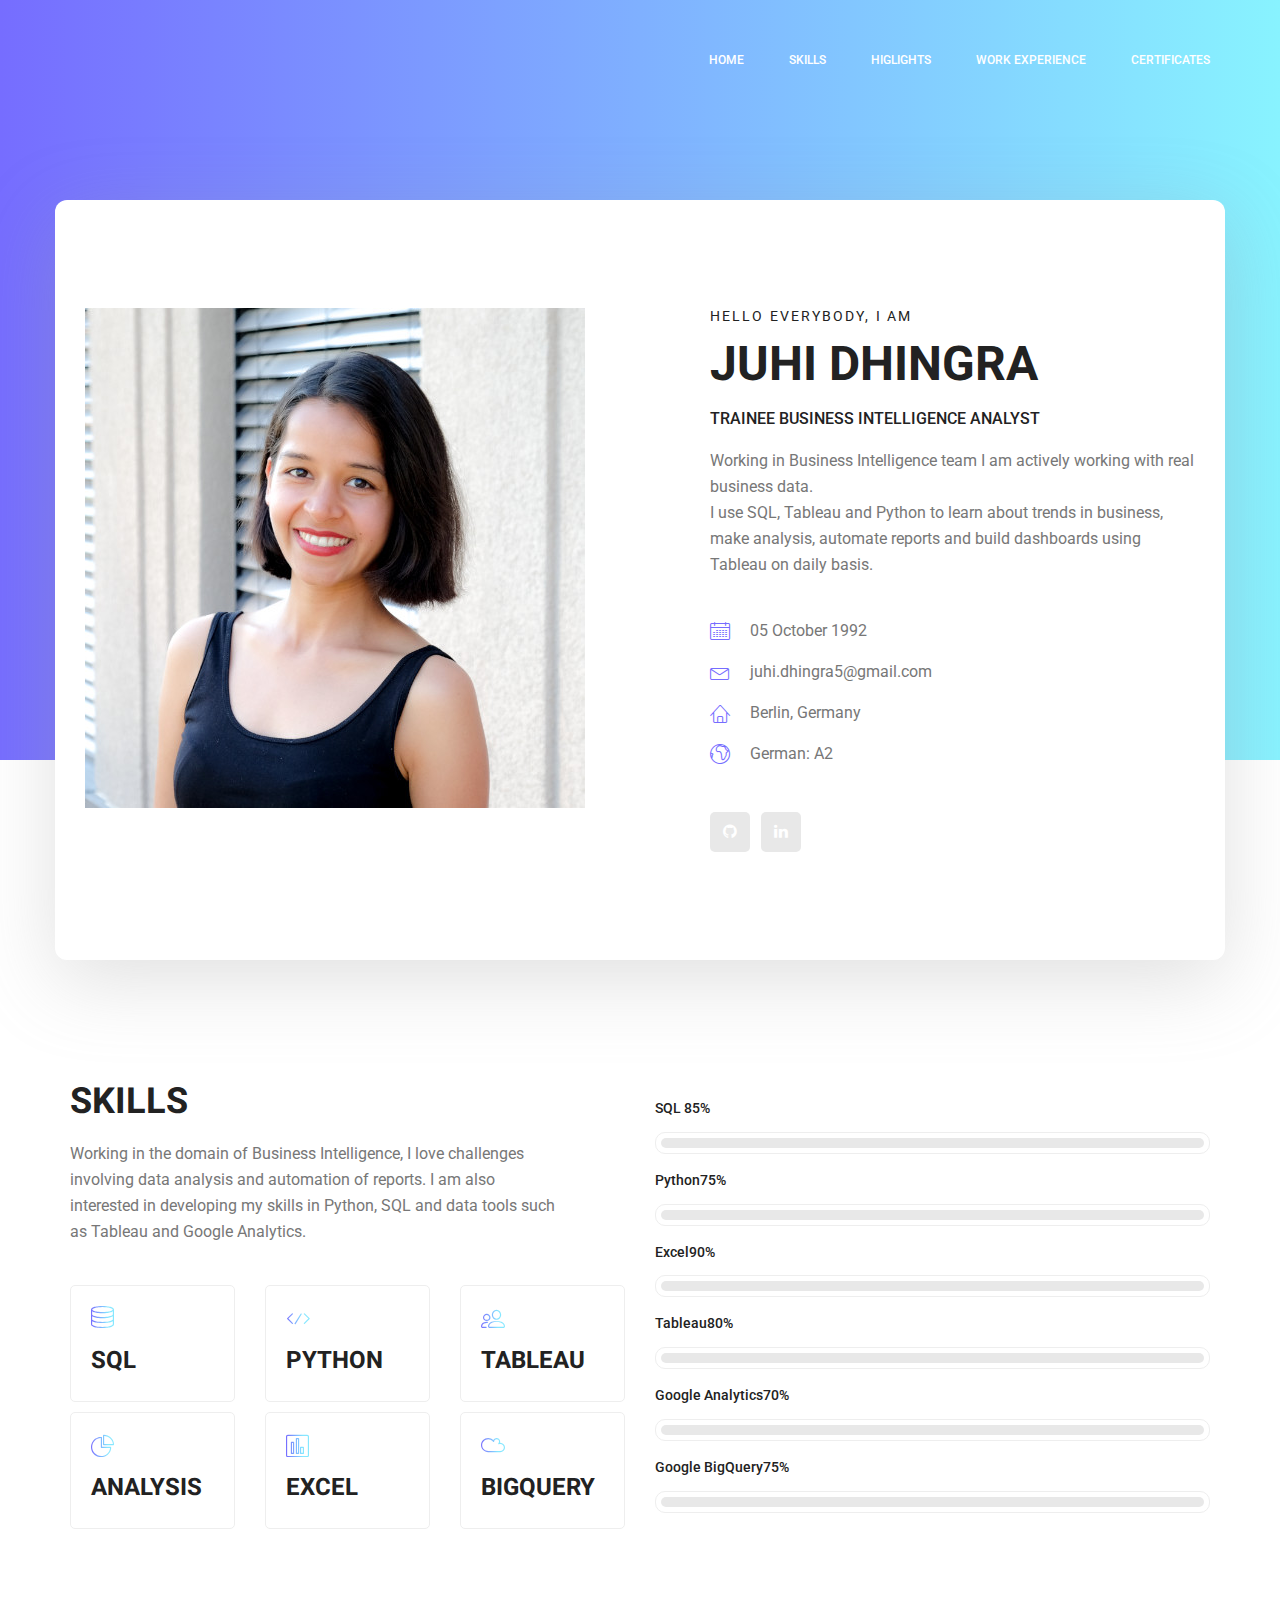
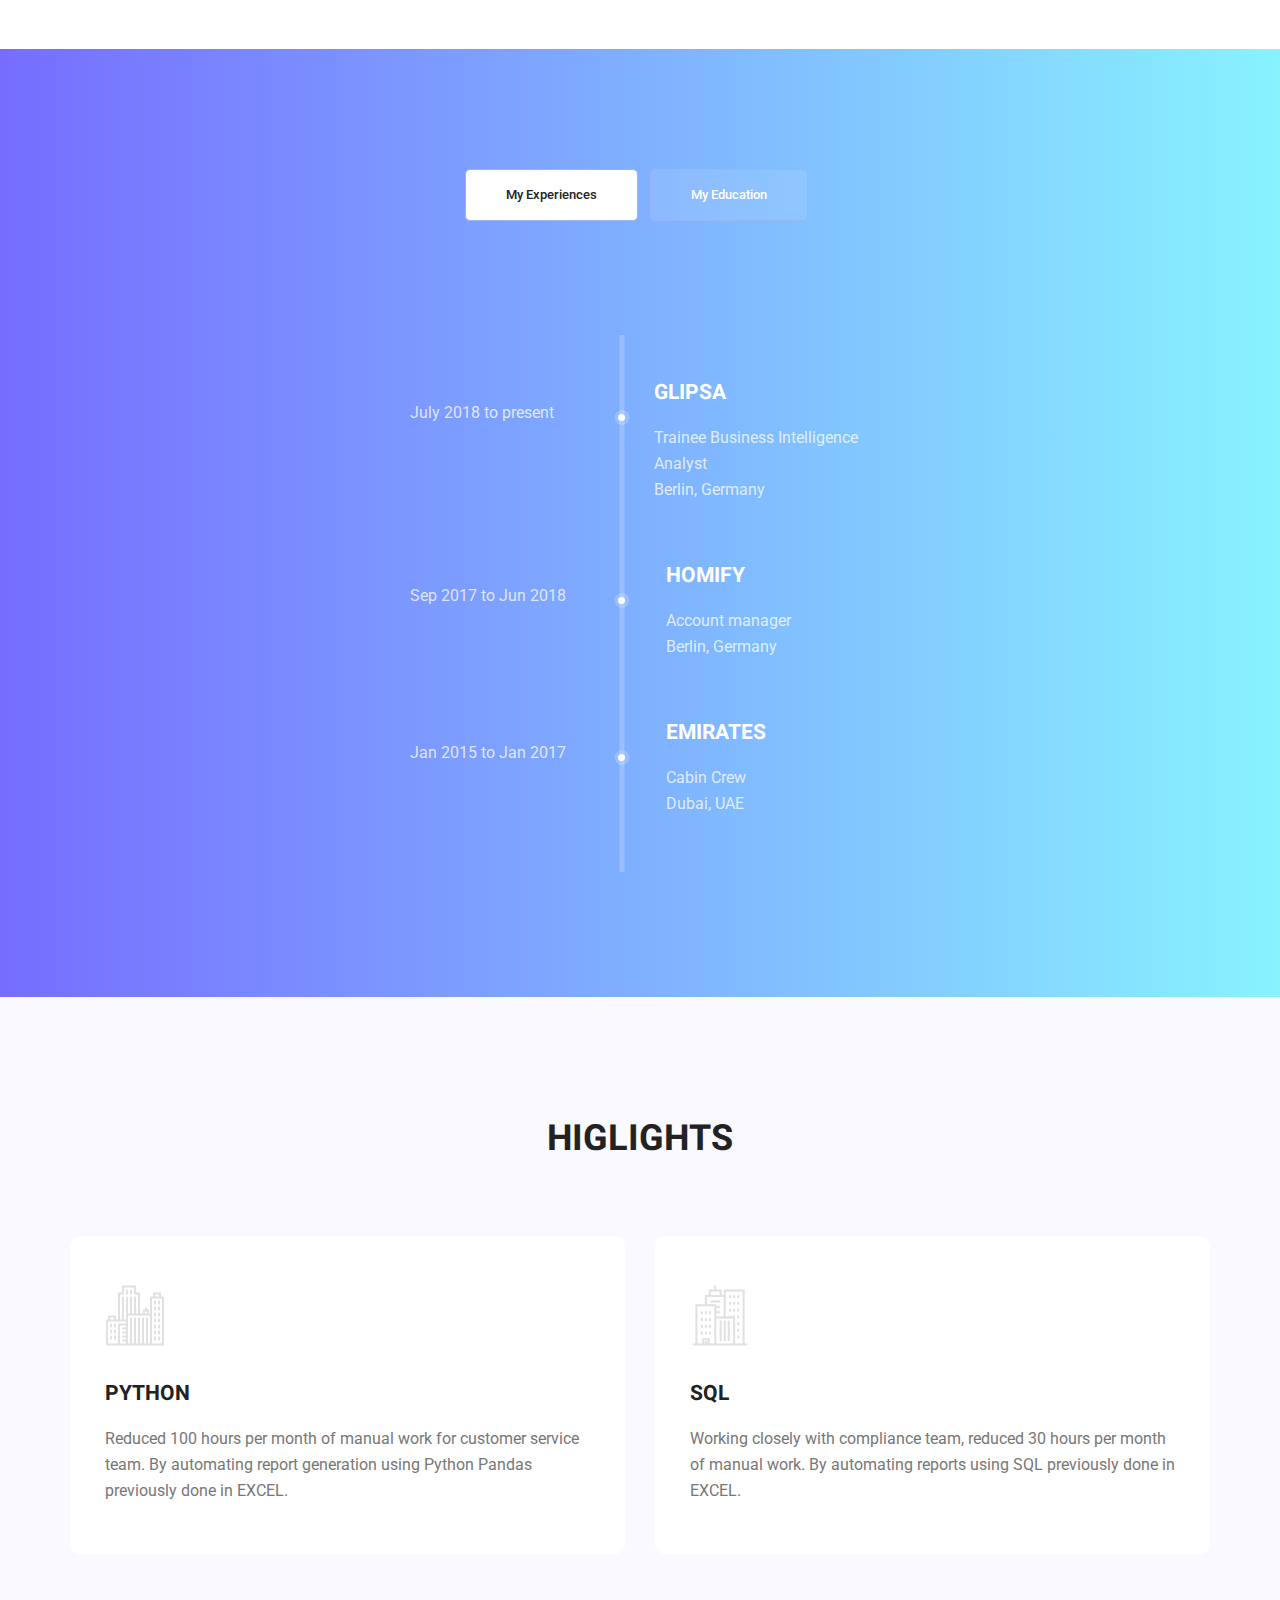
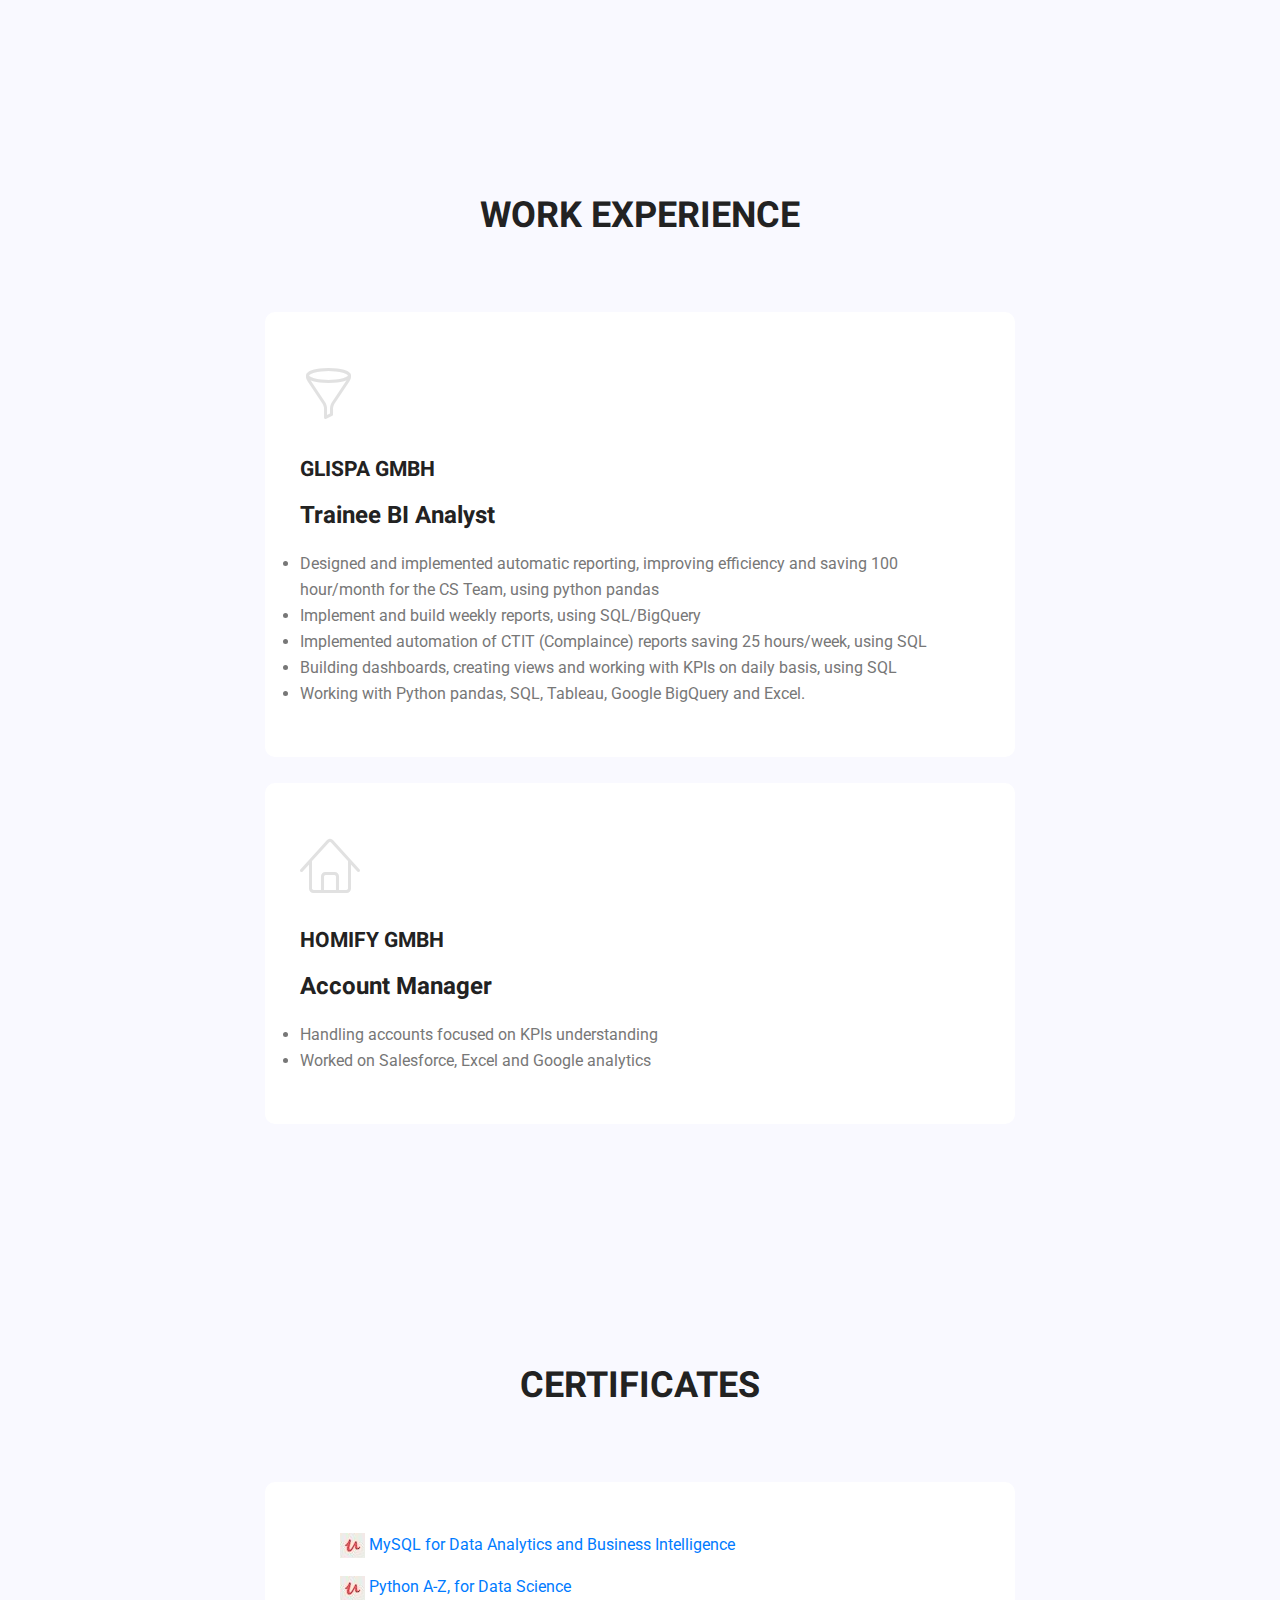
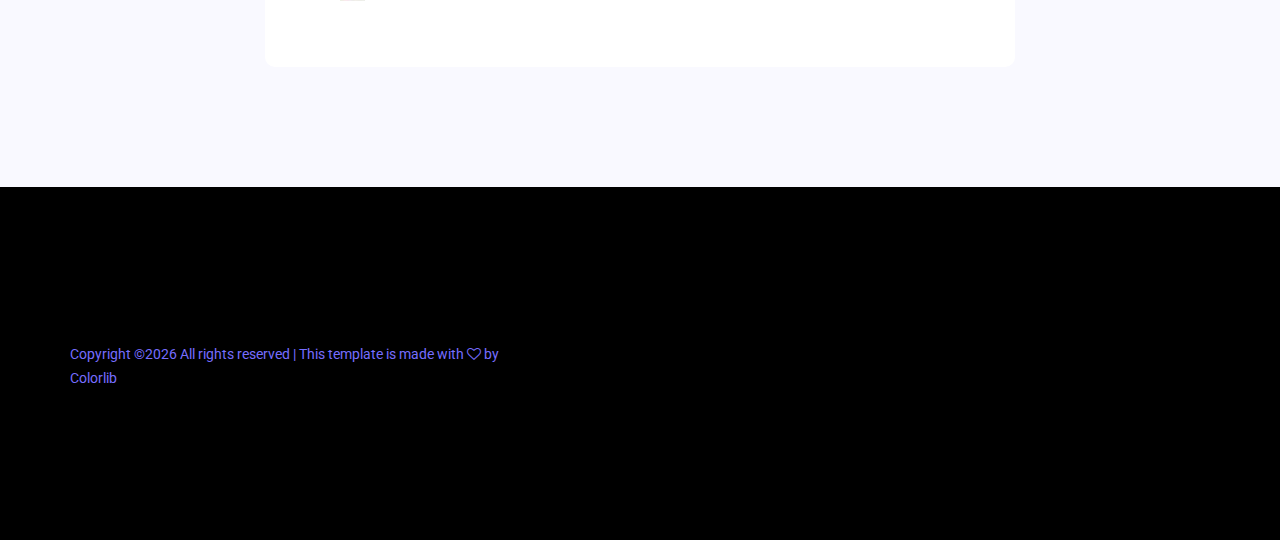
==== commit d5d504ba: "Changing style for certificates." ====
--- a/index.html
+++ b/index.html
@@ -41,6 +41,8 @@
                                 <li class="nav-item active"><a class="nav-link" href="index.html#skills">Skills</a></li>
                                  <li class="nav-item active"><a class="nav-link" href="index.html#higlights">higlights</a></li>
                                 <li class="nav-item active"><a class="nav-link" href="index.html#work_exp">Work Experience</a></li>
+                                <li class="nav-item active"><a class="nav-link" href="index.html#certificates">Certificates</a></li>
+                                
 							</ul>
 						</div> 
 					</div>
@@ -376,6 +378,39 @@
      
         <!--===================END WORK EXPERIENCE AREA===========-->
 
+        <section class="feature_area p_120" id="certificates">
+            <div class="container">
+                <div class="main_title" >
+                    <h2 >Certificates</h2>
+                </div>
+                <div class="feature_inner row">
+                    <div class="col-lg-2 col-md-6"></div>
+                    <div class="col-lg-8 col-md-6">
+                        <div class="feature_item">
+                          
+                            <p>
+                                <div class="">
+                                    <ul>
+                                         <a href="https://www.udemy.com/certificate/UC-1KKDPPGN/?utm_campaign=email&utm_source=sendgrid.com&utm_medium=email" target="_blank">
+                                            <img src="img/certificate/udemy.jpg"/>
+                                            MySQL for Data Analytics and Business Intelligence
+                                    </ul>
+                                    <ul>
+                                         <a href="https://www.udemy.com/certificate/UC-XIXCGX32/?utm_campaign=email&utm_source=sendgrid.com&utm_medium=email" target="_blank">
+                                            <img src="img/certificate/udemy.jpg"/>
+                                            Python A-Z, for Data Science
+                                    </ul>
+                                </div></p>
+                        </div>
+
+                    </div>
+                 
+                </div>
+
+            </div>
+        </section>
+
+
         <!--================Footer Area =================-->
         <footer class="footer_area p_120">
         	<div class="container">
